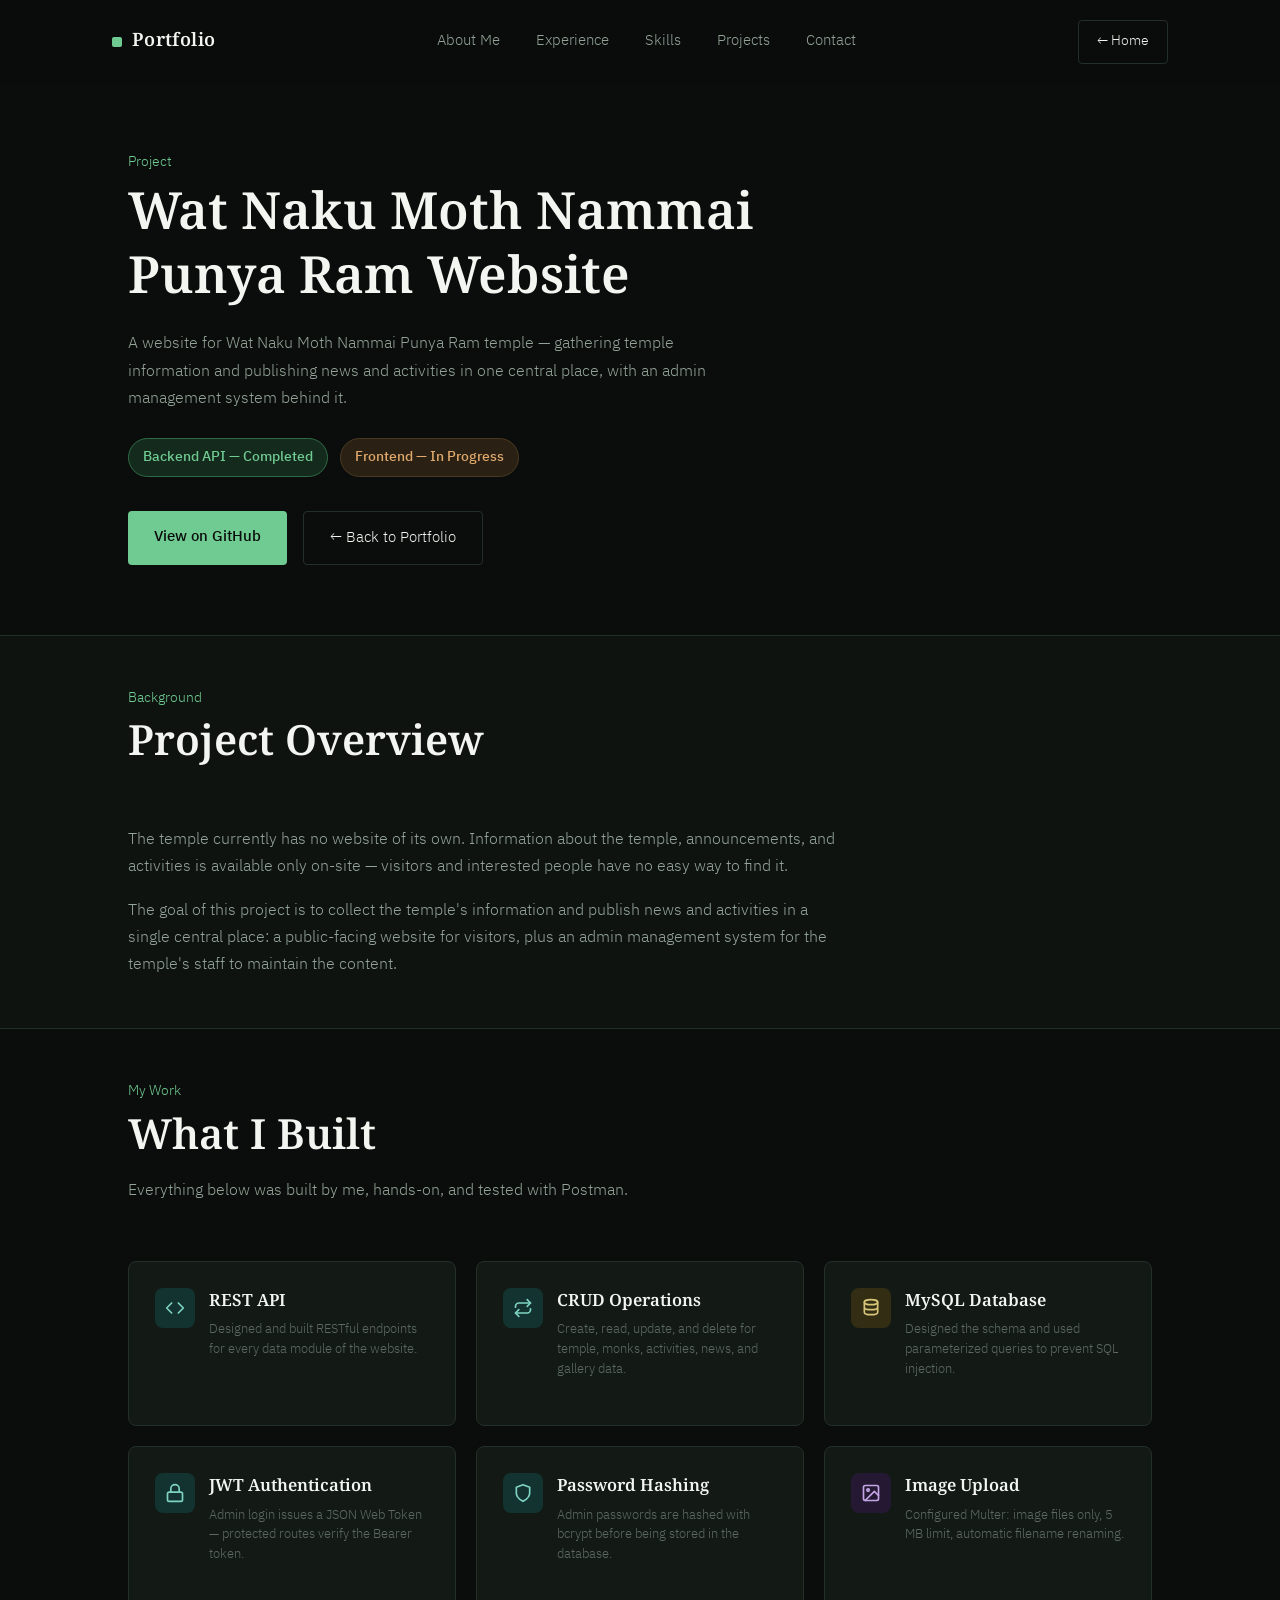
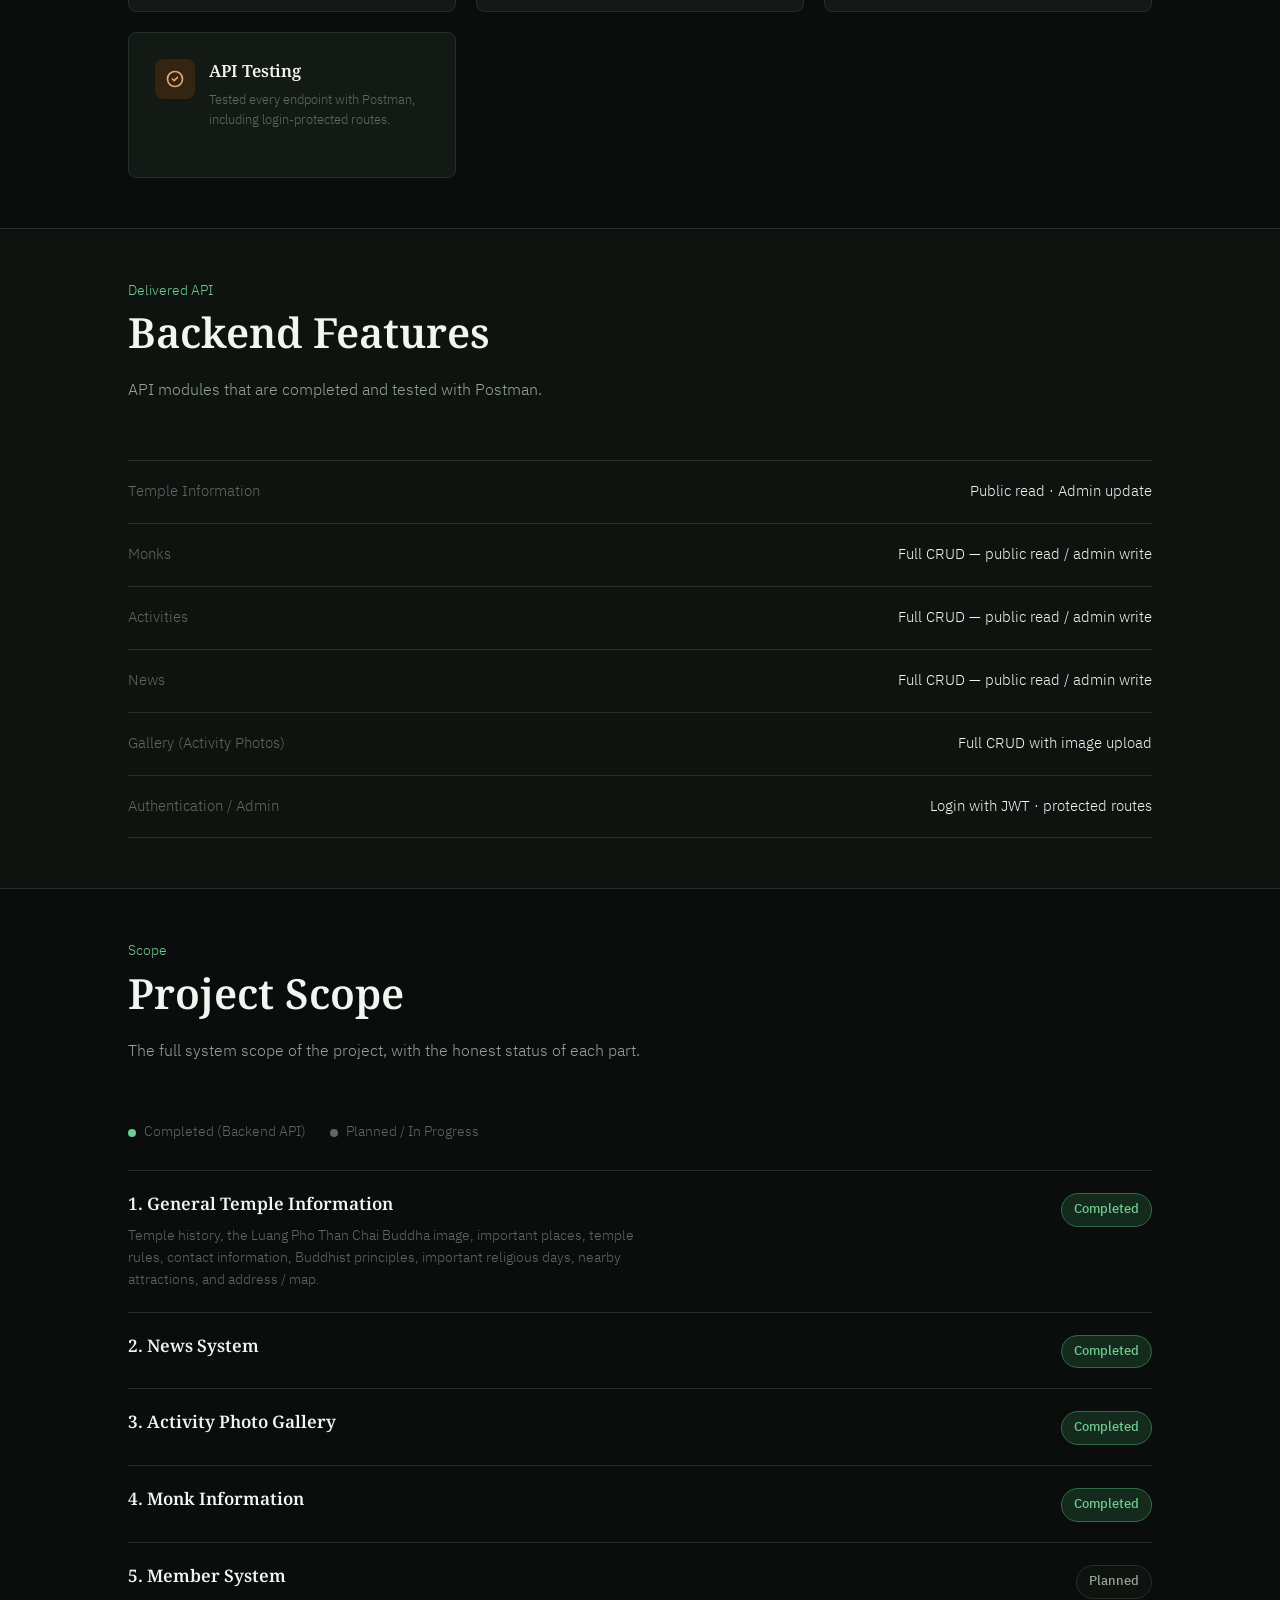
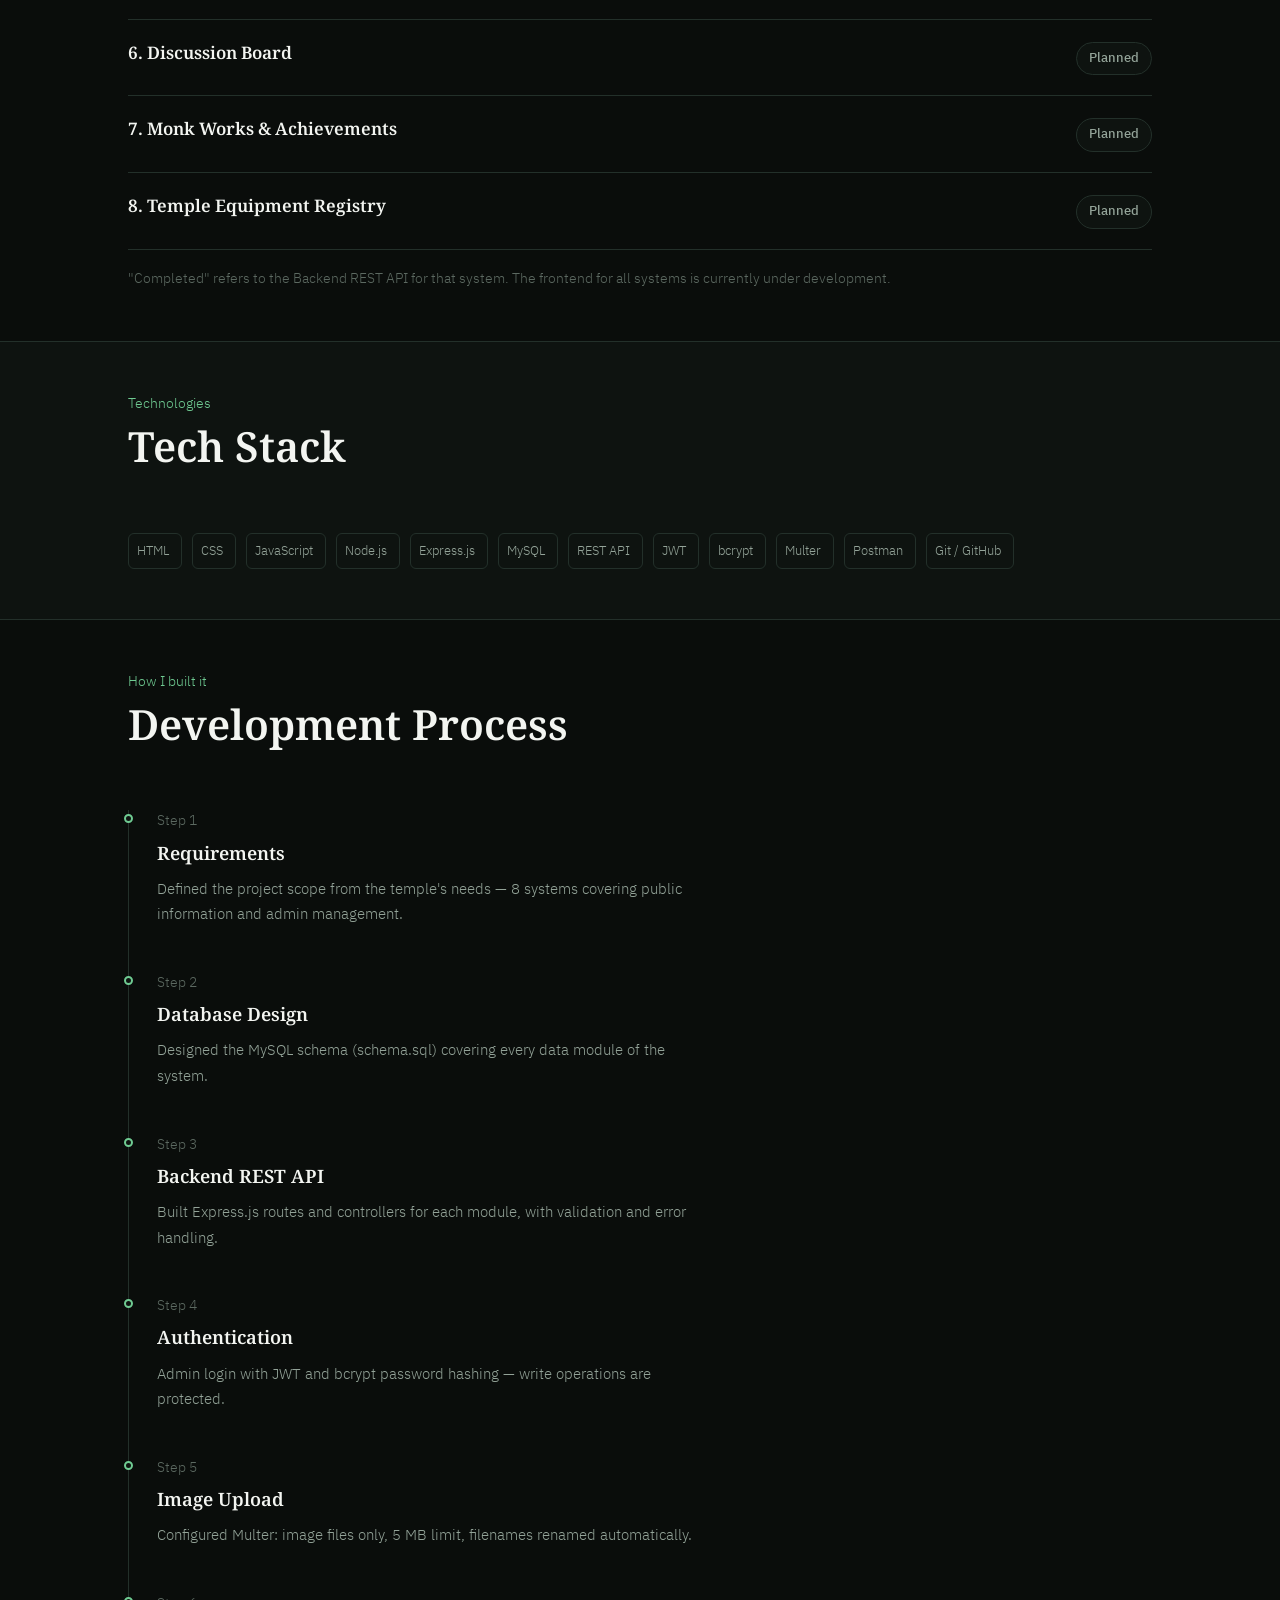
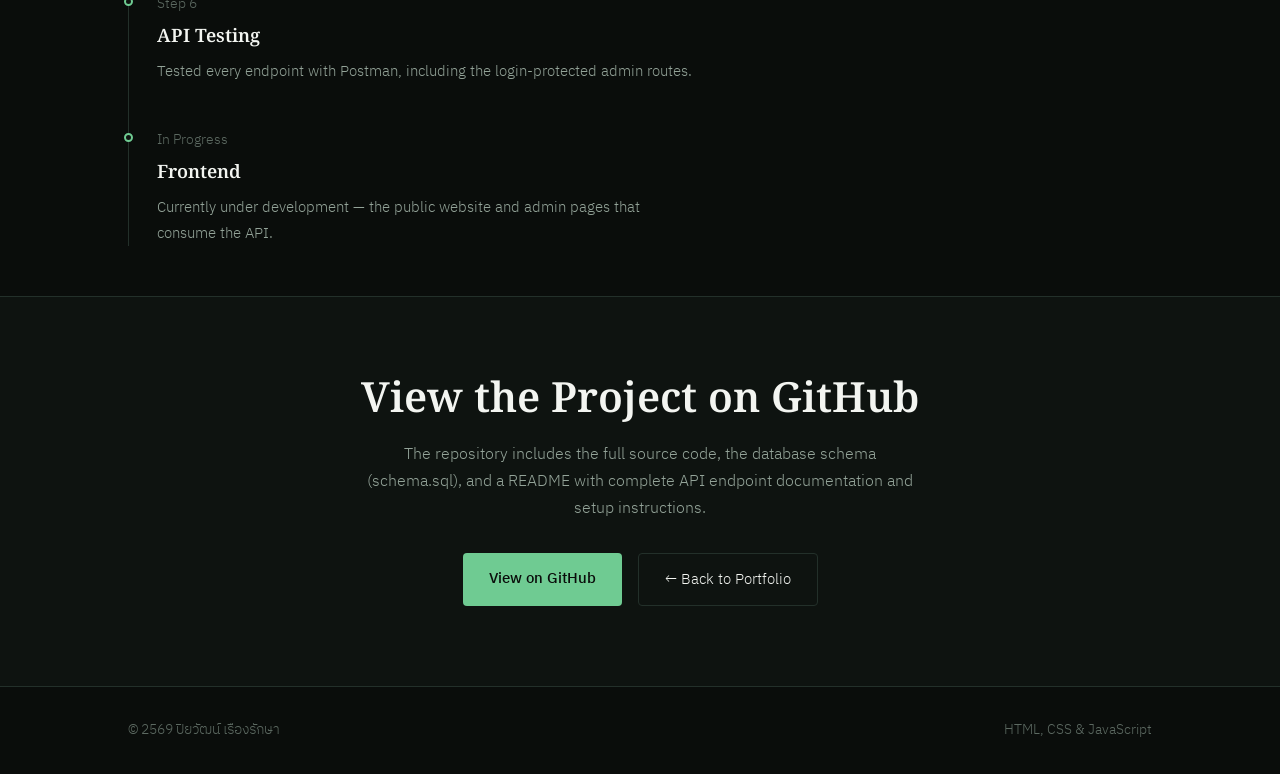
==== project-watnaku.html @ e56dad47 "Feat: add Watnaku project detail page linked from project card" ====
<!DOCTYPE html>
<html lang="en">
<head>
<meta charset="UTF-8">
<meta name="viewport" content="width=device-width, initial-scale=1.0">
<title>Wat Naku Temple Website — Project | Piyawat Reangraksa</title>
<meta name="description" content="Project detail: Backend REST API for the Wat Naku Moth Nammai Punya Ram temple website — Node.js, Express.js, MySQL, JWT, bcrypt, Multer. Frontend in progress.">
<link rel="preconnect" href="https://fonts.googleapis.com">
<link rel="preconnect" href="https://fonts.gstatic.com" crossorigin>
<link href="https://fonts.googleapis.com/css2?family=Noto+Serif+Thai:wght@400;500;600;700&family=IBM+Plex+Sans+Thai:wght@300;400;500;600;700&display=swap" rel="stylesheet">
<link rel="stylesheet" href="style.css">
<link rel="stylesheet" href="project-watnaku.css">
</head>
<body>

<header id="site-header">
  <nav class="nav">
    <a href="index.html" class="logo"><span class="logo-mark"></span>Portfolio</a>
    <div class="nav-links">
      <a href="index.html#about">About Me</a>
      <a href="index.html#work">Experience</a>
      <a href="index.html#skills">Skills</a>
      <a href="index.html#projects">Projects</a>
      <a href="index.html#contact">Contact</a>
    </div>
    <a href="index.html" class="nav-cta pd-home-btn">&larr; Home</a>
  </nav>
</header>

<main>

  <!-- HERO -->
  <section class="pd-hero">
    <div class="wrap">
      <div class="kicker">Project</div>
      <h1 class="pd-title">Wat Naku Moth Nammai Punya Ram Website</h1>
      <p class="pd-hero-desc">A website for Wat Naku Moth Nammai Punya Ram temple — gathering temple information and publishing news and activities in one central place, with an admin management system behind it.</p>
      <div class="pd-badges">
        <span class="pd-badge pd-badge-done">Backend API — Completed</span>
        <span class="pd-badge pd-badge-wip">Frontend — In Progress</span>
      </div>
      <div class="hero-actions pd-hero-actions">
        <a href="https://github.com/PywrksBook/website-watnaku-backend-v1" target="_blank" rel="noopener" class="btn btn-primary">View on GitHub</a>
        <a href="index.html" class="btn btn-ghost">&larr; Back to Portfolio</a>
      </div>
    </div>
  </section>

  <!-- OVERVIEW -->
  <section id="pd-overview">
    <div class="wrap">
      <div class="section-head">
        <div class="kicker">Background</div>
        <h2>Project Overview</h2>
      </div>
      <div class="pd-overview">
        <p>The temple currently has no website of its own. Information about the temple, announcements, and activities is available only on-site — visitors and interested people have no easy way to find it.</p>
        <p>The goal of this project is to collect the temple's information and publish news and activities in a single central place: a public-facing website for visitors, plus an admin management system for the temple's staff to maintain the content.</p>
      </div>
    </div>
  </section>

  <!-- WHAT I BUILT -->
  <section id="pd-built">
    <div class="wrap">
      <div class="section-head">
        <div class="kicker">My Work</div>
        <h2>What I Built</h2>
        <p class="section-sub">Everything below was built by me, hands-on, and tested with Postman.</p>
      </div>
      <div class="skill-groups">
        <div class="skill-card cat-backend">
          <div class="skill-card-head">
            <div class="skill-icon"><svg viewBox="0 0 24 24" fill="none" stroke="currentColor" stroke-width="2" stroke-linecap="round" stroke-linejoin="round"><polyline points="16 18 22 12 16 6"/><polyline points="8 6 2 12 8 18"/></svg></div>
            <div><h3>REST API</h3><p>Designed and built RESTful endpoints for every data module of the website.</p></div>
          </div>
        </div>
        <div class="skill-card cat-backend">
          <div class="skill-card-head">
            <div class="skill-icon"><svg viewBox="0 0 24 24" fill="none" stroke="currentColor" stroke-width="2" stroke-linecap="round" stroke-linejoin="round"><path d="M17 2l4 4-4 4"/><path d="M3 11v-1a4 4 0 014-4h14"/><path d="M7 22l-4-4 4-4"/><path d="M21 13v1a4 4 0 01-4 4H3"/></svg></div>
            <div><h3>CRUD Operations</h3><p>Create, read, update, and delete for temple, monks, activities, news, and gallery data.</p></div>
          </div>
        </div>
        <div class="skill-card cat-database">
          <div class="skill-card-head">
            <div class="skill-icon"><svg viewBox="0 0 24 24" fill="none" stroke="currentColor" stroke-width="2" stroke-linecap="round" stroke-linejoin="round"><ellipse cx="12" cy="5" rx="8" ry="3"/><path d="M4 5v6c0 1.7 3.6 3 8 3s8-1.3 8-3V5M4 11v6c0 1.7 3.6 3 8 3s8-1.3 8-3v-6"/></svg></div>
            <div><h3>MySQL Database</h3><p>Designed the schema and used parameterized queries to prevent SQL injection.</p></div>
          </div>
        </div>
        <div class="skill-card cat-backend">
          <div class="skill-card-head">
            <div class="skill-icon"><svg viewBox="0 0 24 24" fill="none" stroke="currentColor" stroke-width="2" stroke-linecap="round" stroke-linejoin="round"><rect x="3" y="11" width="18" height="11" rx="2"/><path d="M7 11V7a5 5 0 0110 0v4"/></svg></div>
            <div><h3>JWT Authentication</h3><p>Admin login issues a JSON Web Token — protected routes verify the Bearer token.</p></div>
          </div>
        </div>
        <div class="skill-card cat-backend">
          <div class="skill-card-head">
            <div class="skill-icon"><svg viewBox="0 0 24 24" fill="none" stroke="currentColor" stroke-width="2" stroke-linecap="round" stroke-linejoin="round"><path d="M12 22s8-4 8-10V5l-8-3-8 3v7c0 6 8 10 8 10z"/></svg></div>
            <div><h3>Password Hashing</h3><p>Admin passwords are hashed with bcrypt before being stored in the database.</p></div>
          </div>
        </div>
        <div class="skill-card cat-cloud">
          <div class="skill-card-head">
            <div class="skill-icon"><svg viewBox="0 0 24 24" fill="none" stroke="currentColor" stroke-width="2" stroke-linecap="round" stroke-linejoin="round"><rect x="3" y="3" width="18" height="18" rx="2"/><circle cx="8.5" cy="8.5" r="1.5"/><path d="M21 15l-5-5L5 21"/></svg></div>
            <div><h3>Image Upload</h3><p>Configured Multer: image files only, 5 MB limit, automatic filename renaming.</p></div>
          </div>
        </div>
        <div class="skill-card cat-tools">
          <div class="skill-card-head">
            <div class="skill-icon"><svg viewBox="0 0 24 24" fill="none" stroke="currentColor" stroke-width="2" stroke-linecap="round" stroke-linejoin="round"><circle cx="12" cy="12" r="9"/><path d="M9 12l2 2 4-4"/></svg></div>
            <div><h3>API Testing</h3><p>Tested every endpoint with Postman, including login-protected routes.</p></div>
          </div>
        </div>
      </div>
    </div>
  </section>

  <!-- BACKEND FEATURES -->
  <section id="pd-features">
    <div class="wrap">
      <div class="section-head">
        <div class="kicker">Delivered API</div>
        <h2>Backend Features</h2>
        <p class="section-sub">API modules that are completed and tested with Postman.</p>
      </div>
      <div class="fact-list">
        <div class="fact-row"><span>Temple Information</span><span>Public read &middot; Admin update</span></div>
        <div class="fact-row"><span>Monks</span><span>Full CRUD &mdash; public read / admin write</span></div>
        <div class="fact-row"><span>Activities</span><span>Full CRUD &mdash; public read / admin write</span></div>
        <div class="fact-row"><span>News</span><span>Full CRUD &mdash; public read / admin write</span></div>
        <div class="fact-row"><span>Gallery (Activity Photos)</span><span>Full CRUD with image upload</span></div>
        <div class="fact-row"><span>Authentication / Admin</span><span>Login with JWT &middot; protected routes</span></div>
      </div>
    </div>
  </section>

  <!-- PROJECT SCOPE -->
  <section id="pd-scope-section">
    <div class="wrap">
      <div class="section-head">
        <div class="kicker">Scope</div>
        <h2>Project Scope</h2>
        <p class="section-sub">The full system scope of the project, with the honest status of each part.</p>
      </div>
      <div class="pd-legend">
        <span class="lg-done">Completed (Backend API)</span>
        <span class="lg-planned">Planned / In Progress</span>
      </div>
      <div class="pd-scope">
        <div class="pd-scope-row">
          <div>
            <h3>1. General Temple Information</h3>
            <p>Temple history, the Luang Pho Than Chai Buddha image, important places, temple rules, contact information, Buddhist principles, important religious days, nearby attractions, and address / map.</p>
          </div>
          <span class="pd-scope-status pd-status-done">Completed</span>
        </div>
        <div class="pd-scope-row">
          <div><h3>2. News System</h3></div>
          <span class="pd-scope-status pd-status-done">Completed</span>
        </div>
        <div class="pd-scope-row">
          <div><h3>3. Activity Photo Gallery</h3></div>
          <span class="pd-scope-status pd-status-done">Completed</span>
        </div>
        <div class="pd-scope-row">
          <div><h3>4. Monk Information</h3></div>
          <span class="pd-scope-status pd-status-done">Completed</span>
        </div>
        <div class="pd-scope-row">
          <div><h3>5. Member System</h3></div>
          <span class="pd-scope-status pd-status-planned">Planned</span>
        </div>
        <div class="pd-scope-row">
          <div><h3>6. Discussion Board</h3></div>
          <span class="pd-scope-status pd-status-planned">Planned</span>
        </div>
        <div class="pd-scope-row">
          <div><h3>7. Monk Works &amp; Achievements</h3></div>
          <span class="pd-scope-status pd-status-planned">Planned</span>
        </div>
        <div class="pd-scope-row">
          <div><h3>8. Temple Equipment Registry</h3></div>
          <span class="pd-scope-status pd-status-planned">Planned</span>
        </div>
      </div>
      <p class="pd-note">"Completed" refers to the Backend REST API for that system. The frontend for all systems is currently under development.</p>
    </div>
  </section>

  <!-- TECH STACK -->
  <section id="pd-stack">
    <div class="wrap">
      <div class="section-head">
        <div class="kicker">Technologies</div>
        <h2>Tech Stack</h2>
      </div>
      <div class="tag-row">
        <span class="tag">HTML</span>
        <span class="tag">CSS</span>
        <span class="tag">JavaScript</span>
        <span class="tag">Node.js</span>
        <span class="tag">Express.js</span>
        <span class="tag">MySQL</span>
        <span class="tag">REST API</span>
        <span class="tag">JWT</span>
        <span class="tag">bcrypt</span>
        <span class="tag">Multer</span>
        <span class="tag">Postman</span>
        <span class="tag">Git / GitHub</span>
      </div>
    </div>
  </section>

  <!-- DEVELOPMENT PROCESS -->
  <section id="pd-process">
    <div class="wrap">
      <div class="section-head">
        <div class="kicker">How I built it</div>
        <h2>Development Process</h2>
      </div>
      <div class="timeline">
        <div class="timeline-item">
          <div class="timeline-dot"></div>
          <div class="when">Step 1</div>
          <h3>Requirements</h3>
          <p>Defined the project scope from the temple's needs — 8 systems covering public information and admin management.</p>
        </div>
        <div class="timeline-item">
          <div class="timeline-dot"></div>
          <div class="when">Step 2</div>
          <h3>Database Design</h3>
          <p>Designed the MySQL schema (schema.sql) covering every data module of the system.</p>
        </div>
        <div class="timeline-item">
          <div class="timeline-dot"></div>
          <div class="when">Step 3</div>
          <h3>Backend REST API</h3>
          <p>Built Express.js routes and controllers for each module, with validation and error handling.</p>
        </div>
        <div class="timeline-item">
          <div class="timeline-dot"></div>
          <div class="when">Step 4</div>
          <h3>Authentication</h3>
          <p>Admin login with JWT and bcrypt password hashing — write operations are protected.</p>
        </div>
        <div class="timeline-item">
          <div class="timeline-dot"></div>
          <div class="when">Step 5</div>
          <h3>Image Upload</h3>
          <p>Configured Multer: image files only, 5 MB limit, filenames renamed automatically.</p>
        </div>
        <div class="timeline-item">
          <div class="timeline-dot"></div>
          <div class="when">Step 6</div>
          <h3>API Testing</h3>
          <p>Tested every endpoint with Postman, including the login-protected admin routes.</p>
        </div>
        <div class="timeline-item">
          <div class="timeline-dot"></div>
          <div class="when">In Progress</div>
          <h3>Frontend</h3>
          <p>Currently under development — the public website and admin pages that consume the API.</p>
        </div>
      </div>
    </div>
  </section>

  <!-- GITHUB CTA -->
  <section class="pd-cta">
    <div class="wrap">
      <h2>View the Project on GitHub</h2>
      <p>The repository includes the full source code, the database schema (schema.sql), and a README with complete API endpoint documentation and setup instructions.</p>
      <div class="pd-hero-actions">
        <a href="https://github.com/PywrksBook/website-watnaku-backend-v1" target="_blank" rel="noopener" class="btn btn-primary">View on GitHub</a>
        <a href="index.html" class="btn btn-ghost">&larr; Back to Portfolio</a>
      </div>
    </div>
  </section>

</main>

<footer>
  <div class="wrap footer-inner">
    <span>© 2569 ปิยวัฒน์ เรืองรักษา</span>
    <span>HTML, CSS &amp; JavaScript</span>
  </div>
</footer>

</body>
</html>
---- style.css ----
:root{
    --bg: #0A0D0B;
    --bg-alt: #0E1310;
    --surface: #131A15;
    --surface-2: #182018;
    --border: #23302A;
    --text: #F3F5F1;
    --text-dim: #93A398;
    --text-faint: #5C6961;
    --accent: #2F6B46;
    --accent-bright: #6FCB92;
    --accent-deep: #142A1C;
    --serif: 'Noto Serif Thai', serif;
    --sans: 'IBM Plex Sans Thai', sans-serif;
  }

  *{margin:0;padding:0;box-sizing:border-box;}

  html{scroll-behavior:smooth;}

  @media (prefers-reduced-motion: reduce){
    html{scroll-behavior:auto;}
    *{animation-duration:0.01ms !important; animation-iteration-count:1 !important; transition-duration:0.01ms !important;}
  }

  body{
    background:var(--bg);
    color:var(--text);
    font-family:var(--sans);
    font-weight:300;
    line-height:1.7;
    overflow-x:hidden;
  }

  a{color:inherit; text-decoration:none;}

  ::selection{background:var(--accent); color:#fff;}

  .wrap{
    width:80%;
    margin:0 auto;
    padding:0;
  }

  /* progress bar */
  #progress{
    position:fixed; top:0; left:0; height:2px; width:0%;
    background:var(--accent-bright);
    z-index:9999;
    transition:width 0.1s linear;
  }

  /* header */
  header{
    position:fixed; top:0; left:0; right:0;
    z-index:1000;
    background:rgba(10,13,11,0.75);
    backdrop-filter:blur(10px);
    border-bottom:1px solid transparent;
    transition:border-color 0.3s ease, background 0.3s ease;
  }
  header.scrolled{ border-bottom-color:var(--border); }

  .nav{
    display:flex; align-items:center; justify-content:space-between;
    padding:20px 32px;
    max-width:1120px; margin:0 auto;
  }

  .logo{
    font-family:var(--serif);
    font-size:1.15rem;
    font-weight:600;
    letter-spacing:0.02em;
    display:flex; align-items:center; gap:10px;
  }
  .logo-mark{
    width:10px; height:10px;
    background:var(--accent-bright);
    display:inline-block;
    border-radius:2px;
    animation:blink 2.4s ease-in-out infinite;
  }
  @keyframes blink{ 0%,100%{opacity:1;} 50%{opacity:0.25;} }

  .nav-links{ display:flex; gap:36px; }
  .nav-links a{
    font-size:0.92rem;
    color:var(--text-dim);
    position:relative;
    padding:4px 0;
  }
  .nav-links a:hover, .nav-links a:focus-visible{ color:var(--text); }
  .nav-links a::after{
    content:'';
    position:absolute; left:0; bottom:0;
    width:0%; height:1px;
    background:var(--accent-bright);
    transition:width 0.3s ease;
  }
  .nav-links a:hover::after, .nav-links a:focus-visible::after{ width:100%; }

  .nav-cta{
    font-size:0.88rem;
    border:1px solid var(--border);
    padding:9px 18px;
    border-radius:4px;
    color:var(--text);
    transition:border-color 0.25s ease, background 0.25s ease;
  }
  .nav-cta:hover, .nav-cta:focus-visible{ border-color:var(--accent-bright); background:var(--accent-deep); }

  .lang-btn{
    background:transparent;
    border:1px solid var(--border);
    padding:9px 16px;
    border-radius:4px;
    color:var(--text);
    font-size:0.88rem;
    cursor:pointer;
    transition:border-color 0.25s ease, background 0.25s ease, color 0.25s ease;
  }
  .lang-btn:hover, .lang-btn:focus-visible{
    border-color:var(--accent-bright);
    background:var(--accent-deep);
    color:var(--accent-bright);
  }

  .menu-toggle{ display:none; }

  /* hero */
  .hero{
    min-height:100vh;
    display:flex; align-items:center;
    padding:50px 0 25px;
    position:relative;
  }

  .hero-grid{
    display:grid;
    grid-template-columns:minmax(0, 1fr) minmax(0, 500px);
    gap:90px;
    align-items:center;
    width:auto;
  }

  .hero > .wrap{
    width:80%;
    max-width:none;
    padding:0;
  }

  .hero-eyebrow{
    color:var(--accent-bright);
    font-size:0.95rem;
    margin-bottom:18px;
    opacity:0;
    animation:fadeUp 0.8s ease 0.1s forwards;
  }

  .hero h1{
    font-family:var(--serif);
    font-weight:600;
    font-size:clamp(2.4rem, 5vw, 4.2rem);
    letter-spacing:-0.01em;
    margin-bottom:18px;
    display:flex;
    flex-direction:column;
    gap:8px;
  }
  .hero-greeting{
    display:inline-block;
    color:var(--text-dim);
    font-family:var(--serif);
    font-size:clamp(24px, 3vw, 30px);
    font-weight:400;
    letter-spacing:0;
    line-height:1;
  }
  .name-line{
    display:inline-block;
    white-space:nowrap;
    line-height:1;
  }
  #typed-name{
    color:var(--text);
    white-space:nowrap;
    font-size:clamp(1.8rem, 3.2vw, 2.8rem);
  }
  .cursor{
    display:inline-block;
    width:2px; height:1.1em;
    background:var(--accent-bright);
    margin-left:3px;
    vertical-align:middle;
    animation:blink 1s steps(1) infinite;
  }

  .hero-desc{
    max-width:52ch;
    color:var(--text-dim);
    font-size:1rem;
    margin-bottom:36px;
    opacity:0;
    animation:fadeUp 0.8s ease 0.55s forwards;
  }

  .hero-actions{
    display:flex; gap:16px; flex-wrap:wrap;
    opacity:0;
    animation:fadeUp 0.8s ease 0.7s forwards;
  }

  .btn{
    padding:13px 26px;
    border-radius:4px;
    font-size:0.94rem;
    transition:transform 0.25s ease, background 0.25s ease, border-color 0.25s ease;
    display:inline-block;
  }
  .btn-primary{
    background:var(--accent-bright);
    color:#0A0D0B;
    font-weight:500;
  }
  .btn-primary:hover, .btn-primary:focus-visible{ transform:translateY(-2px); background:#82d9a2; }
  .btn-ghost{
    border:1px solid var(--border);
    color:var(--text);
  }
  .btn-ghost:hover, .btn-ghost:focus-visible{ border-color:var(--accent-bright); color:var(--accent-bright); }

  @keyframes fadeUp{
    from{ opacity:0; transform:translateY(16px); }
    to{ opacity:1; transform:translateY(0); }
  }

  .hero-visual{
    display:flex; justify-content:center; align-items:center;
    width:100%;
    opacity:0;
    animation:fadeUp 1s ease 0.5s forwards;
    position:relative;
  }

  .frame-glow{
    display:none;
  }
  @keyframes glowPulse{
    0%,100%{ opacity:0.7; transform:scale(1); }
    50%{ opacity:1; transform:scale(1.08); }
  }

  .frame{
    width:min(500px, 100%); height:auto;
    aspect-ratio:1;
    position:relative;
    top:-70px;
    z-index:1;
    transition:transform 0.5s cubic-bezier(.2,.8,.2,1);
  }
  .hero-visual:hover .frame{ transform:translateY(-6px) rotate(-1deg); }

  .frame-border{
    display:none;
  }

  .frame-fill{
    position:absolute; inset:0;
    background:transparent;
    border:0;
    border-radius:0;
    display:flex; align-items:center; justify-content:center;
    overflow:visible;
    transition:filter 0.4s ease;
  }
  .profile-image{
    width:100%; height:100%;
    object-fit:contain;
    object-position:90% 80%;
    display:block;
    filter:drop-shadow(0 0 3px var(--accent-bright)) drop-shadow(0 0 12px rgba(111,203,146,.8));
  }
  .hero-visual:hover .profile-image{
    filter:drop-shadow(0 0 4px var(--accent-bright)) drop-shadow(0 0 20px rgba(111,203,146,.95));
  }
  .frame-initials{
    font-family:var(--serif);
    font-size:5rem;
    font-weight:600;
    color:var(--accent);
    opacity:0.9;
    transition:color 0.4s ease, opacity 0.4s ease;
  }
  .hero-visual:hover .frame-initials{ color:var(--accent-bright); opacity:1; }

  .frame-corner{
    display:none;
  }

  /* section generic */
  section{ padding:50px 0; position:relative; }
  .section-head{ margin-bottom:56px; max-width:60ch; }
  .kicker{
    color:var(--accent-bright);
    font-size:0.9rem;
    margin-bottom:10px;
  }
  h2{
    font-family:var(--serif);
    font-weight:600;
    font-size:clamp(1.8rem, 3.5vw, 2.6rem);
    line-height:1.2;
  }
  .section-sub{ color:var(--text-dim); margin-top:14px; font-size:1rem; max-width:56ch; }

  .reveal{
    opacity:0;
    transform:translateY(28px);
    transition:opacity 0.7s ease, transform 0.7s ease;
  }
  .reveal.in{ opacity:1; transform:translateY(0); }

  /* about */
  #about{ padding:50px 0; background:var(--bg-alt); border-top:1px solid var(--border); border-bottom:1px solid var(--border); }
  #about .about-section-heading{
    margin-bottom:56px;
    text-align:center;
  }
  #about .about-section-heading h2{
    font-size:clamp(2.2rem, 4vw, 3.2rem);
  }
  .about-grid{
    display:grid;
    grid-template-columns:1.2fr 1fr;
    gap:64px;
  }
  .about-text p{ color:var(--text-dim); margin-bottom:18px; font-size:1rem; }
  .about-text p strong{ color:var(--text); font-weight:500; }

  .fact-list{ border-top:1px solid var(--border); }
  .fact-row{
    display:flex; justify-content:space-between; gap:20px;
    padding:18px 0;
    border-bottom:1px solid var(--border);
    font-size:0.95rem;
  }
  .fact-row span:first-child{ color:var(--text-faint); }
  .fact-row span:last-child{ color:var(--text); text-align:right; }

  /* skills */
  .skill-groups{
    display:grid;
    grid-template-columns:repeat(3, 1fr);
    gap:20px;
  }
  #skills{ background:var(--bg-alt); border-bottom:1px solid var(--border); }
  #skills .section-head{
    max-width:none;
    text-align:center;
  }
  .skill-card{
    background:var(--surface);
    border:1px solid var(--border);
    border-radius:8px;
    padding:26px;
    transition:border-color 0.3s ease, transform 0.3s ease;
  }
  .skill-card:hover{ border-color:var(--accent); transform:translateY(-3px); }

  .skill-card-head{
    display:flex; align-items:flex-start; gap:14px;
    margin-bottom:20px;
  }
  .skill-icon{
    width:40px; height:40px;
    border-radius:8px;
    display:flex; align-items:center; justify-content:center;
    flex-shrink:0;
    background:var(--cat-bg, var(--accent-deep));
    color:var(--cat-color, var(--accent-bright));
  }
  .skill-icon svg{ width:20px; height:20px; }

  .skill-card h3{
    font-family:var(--serif); font-size:1.05rem; font-weight:600; color:var(--text);
    margin-bottom:4px;
  }
  .skill-card-head p{ color:var(--text-faint); font-size:0.82rem; line-height:1.5; }

  .tag-row{ display:flex; flex-wrap:wrap; gap:8px; }
  .tag{
    display:inline-flex; align-items:center; gap:6px;
    border:1px solid var(--border);
    background:var(--bg-alt);
    padding:6px 12px 6px 8px;
    font-size:0.82rem;
    color:var(--text-dim);
    border-radius:6px;
    transition:border-color 0.25s ease, color 0.25s ease, background 0.25s ease, transform 0.25s ease;
  }
  .tag:hover{ border-color:var(--cat-color, var(--accent-bright)); color:var(--text); background:var(--surface-2); transform:translateY(-1px); }
  .tag-dot{
    width:16px; height:16px;
    border-radius:4px;
    display:flex; align-items:center; justify-content:center;
    background:var(--cat-bg, var(--accent-deep));
    color:var(--cat-color, var(--accent-bright));
    flex-shrink:0;
  }
  .tag-dot svg{ width:10px; height:10px; }

  .cat-frontend{ --cat-color:#6FCB92; --cat-bg:#173322; }
  .cat-backend{ --cat-color:#7FD4C1; --cat-bg:#123330; }
  .cat-mobile{ --cat-color:#8FB8E8; --cat-bg:#152B3A; }
  .cat-database{ --cat-color:#D8C579; --cat-bg:#332E13; }
  .cat-tools{ --cat-color:#E0A96D; --cat-bg:#332512; }
  .cat-cloud{ --cat-color:#C4A6E8; --cat-bg:#241832; }

  @media (max-width: 1020px){
    .skill-groups{ grid-template-columns:repeat(2, 1fr); }
  }
  @media (max-width: 640px){
    .skill-groups{ grid-template-columns:1fr; }
  }

  /* projects */
  #projects{ background:var(--bg); border-bottom:1px solid var(--border); }
  #projects .section-head{
    margin-bottom:30px;
    max-width:none;
    text-align:center;
  }
  .project-list{ display:flex; flex-direction:column; gap:2px; }
  .project-card{
    display:grid;
    grid-template-columns:0.9fr 1.5fr;
    gap:40px;
    padding:40px 28px;
    border-top:0;
    position:relative;
    transition:background 0.35s ease;
  }
  .project-list .project-card:last-child{ border-bottom:0; }
  .project-card:hover{ background:var(--surface); }

  .project-visual{
    aspect-ratio:4/3;
    border-radius:6px;
    background:linear-gradient(145deg, var(--accent-deep), var(--bg-alt));
    border:1px solid var(--border);
    display:flex; align-items:center; justify-content:center;
    overflow:hidden;
    position:relative;
    transition:transform 0.4s ease, border-color 0.4s ease;
  }
  .project-card:hover .project-visual{ transform:scale(1.03); border-color:var(--accent); }
  .project-visual svg{ width:60%; height:60%; opacity:0.85; transition:opacity 0.4s ease; }
  .project-card:hover .project-visual svg{ opacity:1; }

  .project-body{ display:flex; flex-direction:column; justify-content:center; }
  .project-tag{ color:var(--accent-bright); font-size:0.85rem; margin-bottom:8px; }
  .project-body h3{
    font-family:var(--serif); font-size:1.5rem; font-weight:600; margin-bottom:10px;
  }
  .project-body p{ color:var(--text-dim); font-size:0.96rem; margin-bottom:16px; max-width:58ch; }
  .project-stack{ display:flex; flex-wrap:wrap; gap:8px; margin-bottom:14px; }
  .stack-pill{ font-size:0.78rem; color:var(--text-faint); border:1px solid var(--border); padding:4px 10px; border-radius:20px; }
  .project-link{
    font-size:0.9rem; color:var(--text);
    display:inline-flex; align-items:center; gap:8px;
    width:fit-content;
    border-bottom:1px solid var(--border);
    padding-bottom:2px;
    transition:border-color 0.25s ease, color 0.25s ease;
  }
  .project-card:hover .project-link{ border-color:var(--accent-bright); color:var(--accent-bright); }

  /* experience */
  #experience{ background:var(--bg-alt); border-top:1px solid var(--border); border-bottom:1px solid var(--border); }
  .timeline{ position:relative; padding-left:28px; border-left:1px solid var(--border); }
  .timeline-item{ position:relative; padding-bottom:44px; }
  .timeline-item:last-child{ padding-bottom:0; }
  .timeline-dot{
    position:absolute; left:-33px; top:4px;
    width:9px; height:9px; border-radius:50%;
    background:var(--bg-alt); border:2px solid var(--accent-bright);
  }
  .timeline-item .when{ color:var(--text-faint); font-size:0.85rem; margin-bottom:6px; }
  .timeline-item h3{ font-family:var(--serif); font-size:1.15rem; font-weight:600; margin-bottom:6px; }
  .timeline-item .org{ color:var(--accent-bright); font-size:0.9rem; margin-bottom:10px; }
  .timeline-item p{ color:var(--text-dim); font-size:0.94rem; max-width:60ch; }

  /* work experience (new section, reuses .timeline styles above) */
  #work{ background:var(--bg); border-bottom:1px solid var(--border); }
  #work .section-head{
    margin-bottom:30px;
    max-width:none;
    text-align:center;
  }
  .timeline-list{ list-style:none; max-width:60ch; }
  .timeline-list li{
    color:var(--text-dim); font-size:0.94rem; line-height:1.6;
    padding-left:18px; position:relative; margin-bottom:8px;
  }
  .timeline-list li::before{
    content:'';
    position:absolute; left:0; top:0.6em;
    width:6px; height:6px; border-radius:50%;
    background:var(--accent-bright);
  }
  .timeline-list li:last-child{ margin-bottom:0; }

  /* contact */
  #contact{ background:var(--bg-alt); border-top:1px solid var(--border); border-bottom:1px solid var(--border); }
  #contact .section-head{
    margin-bottom:50px;
    max-width:none;
    text-align:center;
  }
  .contact-grid{
    display:grid; grid-template-columns:1.1fr 0.9fr; gap:60px; align-items:center;
  }
  .contact-grid h2{ font-size:clamp(2rem,4vw,3.2rem); margin-bottom:20px; }
  .contact-grid > div:first-child p{ color:var(--text-dim); max-width:48ch; margin-bottom:28px; }
  .contact-list{ display:flex; flex-direction:column; gap:0; border-top:1px solid var(--border); }
  .contact-row{
    display:flex; justify-content:space-between; align-items:center;
    padding:18px 0; border-bottom:1px solid var(--border);
    font-size:0.96rem;
    transition:padding-left 0.25s ease, color 0.25s ease;
  }
     .contact-row span:first-child{ color:var(--text-faint); font-size:0.85rem; }
  .contact-row span:last-child{ color:var(--text); }
  .contact-row:hover span:last-child{ color:#5B9FFF; }

  footer{
    border-top:1px solid var(--border);
    padding:32px 0;
    color:var(--text-faint);
    font-size:0.85rem;
  }
  .footer-inner{
    display:flex; justify-content:space-between; flex-wrap:wrap; gap:12px;
  }

  /* responsive */
  @media (max-width: 860px){
    .nav-links{ display:none; }
    .hero-grid, .about-grid, .contact-grid{ grid-template-columns:1fr; }
    .hero-visual{ order:-1; margin-bottom:20px; }
    .project-card{ grid-template-columns:1fr; }
    section{ padding:50px 0; }
    .wrap{ width:80%; padding:0; }
  }

  :focus-visible{ outline:2px solid var(--accent-bright); outline-offset:3px; }
---- project-watnaku.css ----
/*
 * Project Detail page (project-watnaku.html) — สไตล์เฉพาะหน้านี้เท่านั้น
 * หมายเหตุ: ส่วนใหญ่ reuse จาก style.css เดิม (.btn, .skill-card, .timeline,
 * .tag-row, .section-head, .fact-list ฯลฯ) — ไฟล์นี้มีแค่ของใหม่ที่จำเป็น
 */

/* ---- Hero ---- */
.pd-hero{ padding:150px 0 70px; }
.pd-title{
  font-family:var(--serif); font-weight:600;
  font-size:clamp(2rem, 4.5vw, 3.2rem);
  line-height:1.25; margin-bottom:18px; max-width:26ch;
}
.pd-hero-desc{ color:var(--text-dim); max-width:62ch; margin-bottom:26px; }
.pd-badges{ display:flex; gap:12px; flex-wrap:wrap; margin-bottom:34px; }
.pd-badge{
  font-size:0.85rem; font-weight:500;
  padding:7px 14px; border-radius:20px; border:1px solid;
}
.pd-badge-done{ color:var(--accent-bright); border-color:var(--accent); background:var(--accent-deep); }
.pd-badge-wip{ color:#E0A96D; border-color:#4A3A22; background:#2A2013; }
.pd-hero-actions{ display:flex; gap:16px; flex-wrap:wrap; }

/* ---- Overview ---- */
#pd-overview{ background:var(--bg-alt); border-top:1px solid var(--border); border-bottom:1px solid var(--border); }
.pd-overview{ max-width:72ch; }
.pd-overview p{ color:var(--text-dim); margin-bottom:16px; font-size:1rem; }
.pd-overview p:last-child{ margin-bottom:0; }

/* ---- What I Built / Backend Features ---- */
#pd-built{ background:var(--bg); }
#pd-features{ background:var(--bg-alt); border-top:1px solid var(--border); border-bottom:1px solid var(--border); }
.pd-methods{ display:flex; flex-wrap:wrap; gap:6px; margin-top:4px; }

/* ---- Scope ---- */
#pd-scope-section{ background:var(--bg); }
.pd-legend{
  display:flex; gap:24px; flex-wrap:wrap;
  color:var(--text-faint); font-size:0.85rem; margin-bottom:26px;
}
.pd-legend span{ display:inline-flex; align-items:center; gap:8px; }
.pd-legend span::before{ content:''; width:8px; height:8px; border-radius:50%; display:inline-block; }
.pd-legend .lg-done::before{ background:var(--accent-bright); }
.pd-legend .lg-planned::before{ background:var(--text-faint); }

.pd-scope{ border-top:1px solid var(--border); }
.pd-scope-row{
  display:flex; justify-content:space-between; align-items:flex-start; gap:24px;
  padding:20px 0; border-bottom:1px solid var(--border);
}
.pd-scope-row h3{ font-family:var(--serif); font-size:1.08rem; font-weight:600; }
.pd-scope-row p{ color:var(--text-faint); font-size:0.85rem; margin-top:6px; max-width:64ch; line-height:1.6; }
.pd-scope-status{
  flex-shrink:0; font-size:0.8rem; font-weight:500;
  padding:5px 12px; border-radius:20px; border:1px solid; white-space:nowrap; margin-top:2px;
}
.pd-status-done{ color:var(--accent-bright); border-color:var(--accent); background:var(--accent-deep); }
.pd-status-planned{ color:var(--text-dim); border-color:var(--border); background:var(--bg-alt); }
.pd-note{ color:var(--text-faint); font-size:0.86rem; margin-top:18px; }

/* ---- Tech Stack ---- */
#pd-stack{ background:var(--bg-alt); border-top:1px solid var(--border); border-bottom:1px solid var(--border); }
#pd-stack .tag-row{ gap:10px; }

/* ---- GitHub CTA ---- */
.pd-cta{
  text-align:center; padding:80px 0;
  background:var(--bg-alt); border-top:1px solid var(--border);
}
.pd-cta h2{ margin-bottom:14px; }
.pd-cta p{ color:var(--text-dim); max-width:56ch; margin:0 auto 30px; }
.pd-cta .pd-hero-actions{ justify-content:center; }

/* ---- Responsive ---- */
@media (max-width: 860px){
  .pd-hero{ padding:120px 0 50px; }
  .pd-scope-row{ flex-direction:column; gap:12px; align-items:flex-start; }
  .pd-cta{ padding:60px 0; }
}
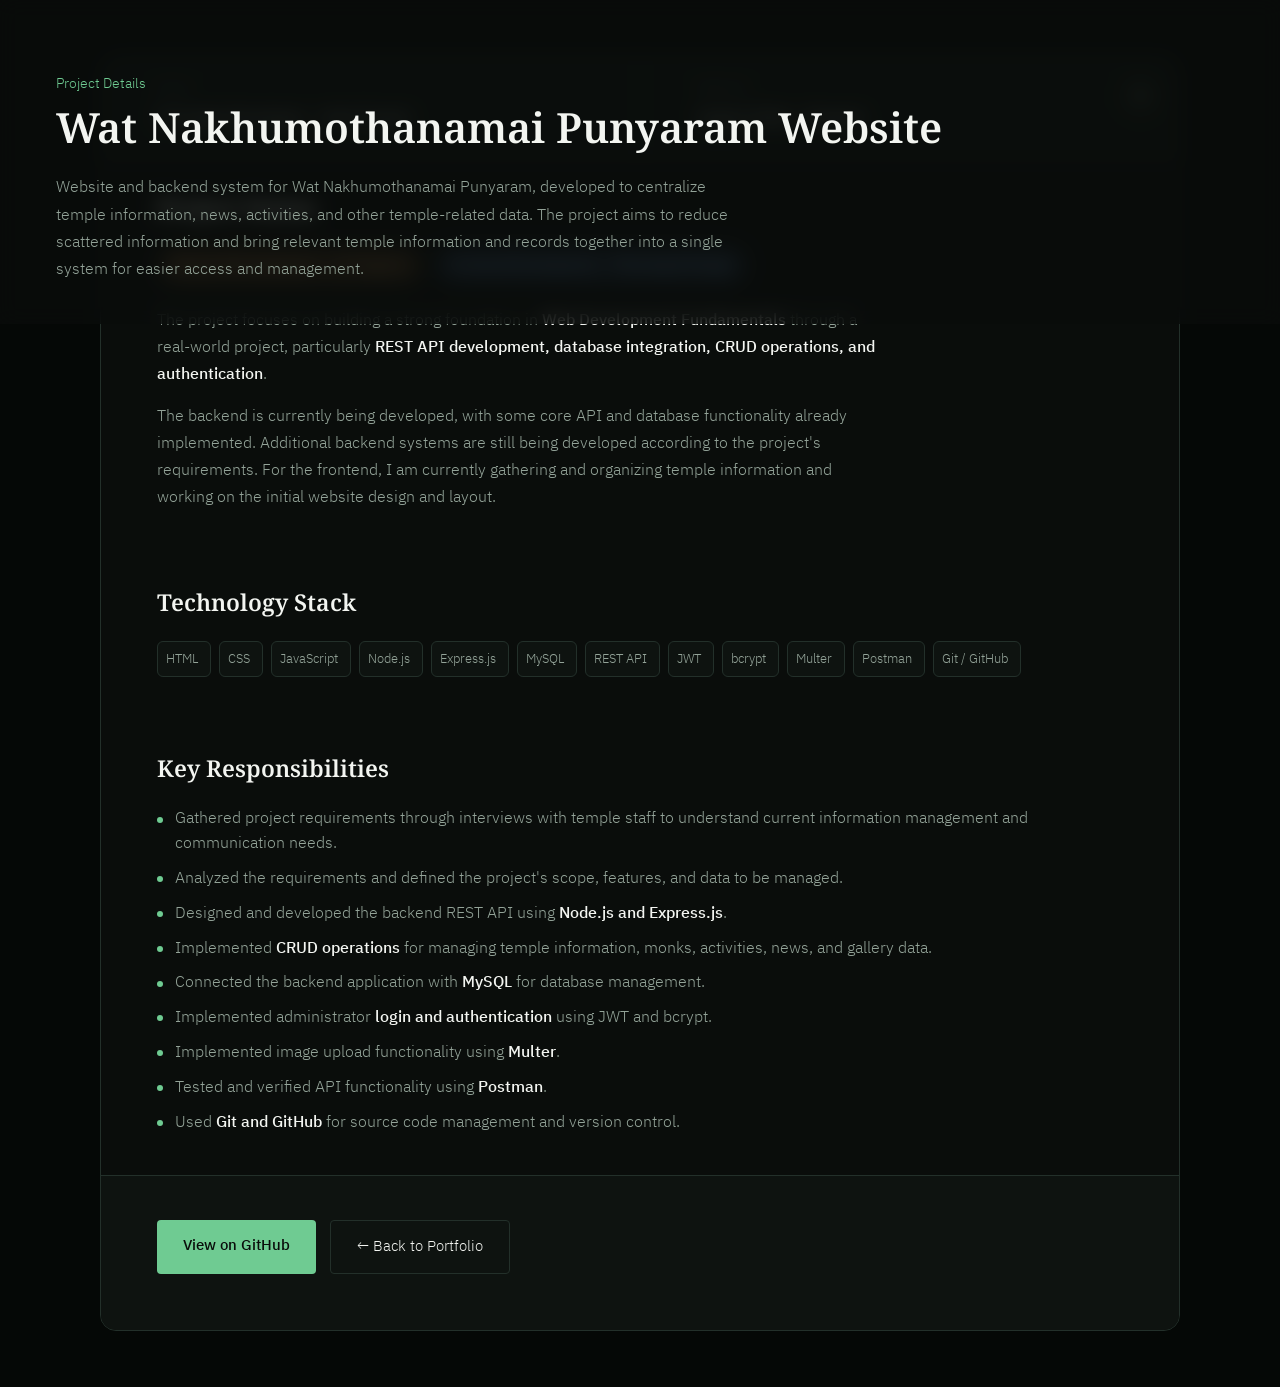
==== commit 0273a48d: "Feat: redesign project detail page as modal-style window with role, period and updated content" ====
--- a/project-watnaku.html
+++ b/project-watnaku.html
@@ -3,8 +3,8 @@
 <head>
 <meta charset="UTF-8">
 <meta name="viewport" content="width=device-width, initial-scale=1.0">
-<title>Wat Naku Temple Website — Project | Piyawat Reangraksa</title>
-<meta name="description" content="Project detail: Backend REST API for the Wat Naku Moth Nammai Punya Ram temple website — Node.js, Express.js, MySQL, JWT, bcrypt, Multer. Frontend in progress.">
+<title>Wat Nakhumothanamai Punyaram Website — Project | Piyawat Reangraksa</title>
+<meta name="description" content="Project detail: Website and backend system for Wat Nakhumothanamai Punyaram temple — Node.js, Express.js, MySQL, JWT, bcrypt, Multer. Backend in progress, frontend in planning.">
 <link rel="preconnect" href="https://fonts.googleapis.com">
 <link rel="preconnect" href="https://fonts.gstatic.com" crossorigin>
 <link href="https://fonts.googleapis.com/css2?family=Noto+Serif+Thai:wght@400;500;600;700&family=IBM+Plex+Sans+Thai:wght@300;400;500;600;700&display=swap" rel="stylesheet">
@@ -13,278 +13,83 @@
 </head>
 <body>
 
-<header id="site-header">
-  <nav class="nav">
-    <a href="index.html" class="logo"><span class="logo-mark"></span>Portfolio</a>
-    <div class="nav-links">
-      <a href="index.html#about">About Me</a>
-      <a href="index.html#work">Experience</a>
-      <a href="index.html#skills">Skills</a>
-      <a href="index.html#projects">Projects</a>
-      <a href="index.html#contact">Contact</a>
-    </div>
-    <a href="index.html" class="nav-cta pd-home-btn">&larr; Home</a>
-  </nav>
-</header>
-
-<main>
+<div class="pd-window">
+  <a href="index.html" class="pd-close" aria-label="Close project details">&times;</a>
 
   <!-- HERO -->
-  <section class="pd-hero">
-    <div class="wrap">
-      <div class="kicker">Project</div>
-      <h1 class="pd-title">Wat Naku Moth Nammai Punya Ram Website</h1>
-      <p class="pd-hero-desc">A website for Wat Naku Moth Nammai Punya Ram temple — gathering temple information and publishing news and activities in one central place, with an admin management system behind it.</p>
-      <div class="pd-badges">
-        <span class="pd-badge pd-badge-done">Backend API — Completed</span>
-        <span class="pd-badge pd-badge-wip">Frontend — In Progress</span>
-      </div>
-      <div class="hero-actions pd-hero-actions">
-        <a href="https://github.com/PywrksBook/website-watnaku-backend-v1" target="_blank" rel="noopener" class="btn btn-primary">View on GitHub</a>
-        <a href="index.html" class="btn btn-ghost">&larr; Back to Portfolio</a>
-      </div>
+  <header class="pd-hero">
+    <div class="kicker">Project Details</div>
+    <h1>Wat Nakhumothanamai Punyaram Website</h1>
+    <p class="pd-subtitle">Website and backend system for Wat Nakhumothanamai Punyaram, developed to centralize temple information, news, activities, and other temple-related data. The project aims to reduce scattered information and bring relevant temple information and records together into a single system for easier access and management.</p>
+  </header>
+
+  <!-- META: ROLE / PERIOD -->
+  <div class="pd-meta">
+    <div class="pd-meta-item">
+      <div class="pd-meta-label">Role</div>
+      <div class="pd-meta-value">Full-stack Developer — Solo Project</div>
+    </div>
+    <div class="pd-meta-item">
+      <div class="pd-meta-label">Period</div>
+      <div class="pd-meta-value">August 2026 – Present</div>
+    </div>
+  </div>
+
+  <!-- PROJECT STATUS -->
+  <section class="pd-section">
+    <h2>Project Status</h2>
+    <div class="pd-badges">
+      <span class="pd-badge pd-badge-wip">Backend Development — In Progress</span>
+      <span class="pd-badge pd-badge-plan">Frontend Development — Planning &amp; Design</span>
+    </div>
+    <p class="pd-text">The project focuses on building a strong foundation in <strong>Web Development Fundamentals</strong> through a real-world project, particularly <strong>REST API development, database integration, CRUD operations, and authentication</strong>.</p>
+    <p class="pd-text">The backend is currently being developed, with some core API and database functionality already implemented. Additional backend systems are still being developed according to the project's requirements. For the frontend, I am currently gathering and organizing temple information and working on the initial website design and layout.</p>
+  </section>
+
+  <!-- TECHNOLOGY STACK -->
+  <section class="pd-section">
+    <h2>Technology Stack</h2>
+    <div class="tag-row">
+      <span class="tag">HTML</span>
+      <span class="tag">CSS</span>
+      <span class="tag">JavaScript</span>
+      <span class="tag">Node.js</span>
+      <span class="tag">Express.js</span>
+      <span class="tag">MySQL</span>
+      <span class="tag">REST API</span>
+      <span class="tag">JWT</span>
+      <span class="tag">bcrypt</span>
+      <span class="tag">Multer</span>
+      <span class="tag">Postman</span>
+      <span class="tag">Git / GitHub</span>
     </div>
   </section>
 
-  <!-- OVERVIEW -->
-  <section id="pd-overview">
-    <div class="wrap">
-      <div class="section-head">
-        <div class="kicker">Background</div>
-        <h2>Project Overview</h2>
-      </div>
-      <div class="pd-overview">
-        <p>The temple currently has no website of its own. Information about the temple, announcements, and activities is available only on-site — visitors and interested people have no easy way to find it.</p>
-        <p>The goal of this project is to collect the temple's information and publish news and activities in a single central place: a public-facing website for visitors, plus an admin management system for the temple's staff to maintain the content.</p>
-      </div>
+  <!-- KEY RESPONSIBILITIES -->
+  <section class="pd-section">
+    <h2>Key Responsibilities</h2>
+    <ul class="timeline-list pd-resp">
+      <li>Gathered project requirements through interviews with temple staff to understand current information management and communication needs.</li>
+      <li>Analyzed the requirements and defined the project's scope, features, and data to be managed.</li>
+      <li>Designed and developed the backend REST API using <strong>Node.js and Express.js</strong>.</li>
+      <li>Implemented <strong>CRUD operations</strong> for managing temple information, monks, activities, news, and gallery data.</li>
+      <li>Connected the backend application with <strong>MySQL</strong> for database management.</li>
+      <li>Implemented administrator <strong>login and authentication</strong> using JWT and bcrypt.</li>
+      <li>Implemented image upload functionality using <strong>Multer</strong>.</li>
+      <li>Tested and verified API functionality using <strong>Postman</strong>.</li>
+      <li>Used <strong>Git and GitHub</strong> for source code management and version control.</li>
+    </ul>
+  </section>
+
+  <!-- CTA -->
+  <section class="pd-cta">
+    <div class="pd-cta-actions">
+      <a href="https://github.com/PywrksBook/website-watnaku-backend-v1" target="_blank" rel="noopener" class="btn btn-primary">View on GitHub</a>
+      <a href="index.html" class="btn btn-ghost">&larr; Back to Portfolio</a>
     </div>
   </section>
 
-  <!-- WHAT I BUILT -->
-  <section id="pd-built">
-    <div class="wrap">
-      <div class="section-head">
-        <div class="kicker">My Work</div>
-        <h2>What I Built</h2>
-        <p class="section-sub">Everything below was built by me, hands-on, and tested with Postman.</p>
-      </div>
-      <div class="skill-groups">
-        <div class="skill-card cat-backend">
-          <div class="skill-card-head">
-            <div class="skill-icon"><svg viewBox="0 0 24 24" fill="none" stroke="currentColor" stroke-width="2" stroke-linecap="round" stroke-linejoin="round"><polyline points="16 18 22 12 16 6"/><polyline points="8 6 2 12 8 18"/></svg></div>
-            <div><h3>REST API</h3><p>Designed and built RESTful endpoints for every data module of the website.</p></div>
-          </div>
-        </div>
-        <div class="skill-card cat-backend">
-          <div class="skill-card-head">
-            <div class="skill-icon"><svg viewBox="0 0 24 24" fill="none" stroke="currentColor" stroke-width="2" stroke-linecap="round" stroke-linejoin="round"><path d="M17 2l4 4-4 4"/><path d="M3 11v-1a4 4 0 014-4h14"/><path d="M7 22l-4-4 4-4"/><path d="M21 13v1a4 4 0 01-4 4H3"/></svg></div>
-            <div><h3>CRUD Operations</h3><p>Create, read, update, and delete for temple, monks, activities, news, and gallery data.</p></div>
-          </div>
-        </div>
-        <div class="skill-card cat-database">
-          <div class="skill-card-head">
-            <div class="skill-icon"><svg viewBox="0 0 24 24" fill="none" stroke="currentColor" stroke-width="2" stroke-linecap="round" stroke-linejoin="round"><ellipse cx="12" cy="5" rx="8" ry="3"/><path d="M4 5v6c0 1.7 3.6 3 8 3s8-1.3 8-3V5M4 11v6c0 1.7 3.6 3 8 3s8-1.3 8-3v-6"/></svg></div>
-            <div><h3>MySQL Database</h3><p>Designed the schema and used parameterized queries to prevent SQL injection.</p></div>
-          </div>
-        </div>
-        <div class="skill-card cat-backend">
-          <div class="skill-card-head">
-            <div class="skill-icon"><svg viewBox="0 0 24 24" fill="none" stroke="currentColor" stroke-width="2" stroke-linecap="round" stroke-linejoin="round"><rect x="3" y="11" width="18" height="11" rx="2"/><path d="M7 11V7a5 5 0 0110 0v4"/></svg></div>
-            <div><h3>JWT Authentication</h3><p>Admin login issues a JSON Web Token — protected routes verify the Bearer token.</p></div>
-          </div>
-        </div>
-        <div class="skill-card cat-backend">
-          <div class="skill-card-head">
-            <div class="skill-icon"><svg viewBox="0 0 24 24" fill="none" stroke="currentColor" stroke-width="2" stroke-linecap="round" stroke-linejoin="round"><path d="M12 22s8-4 8-10V5l-8-3-8 3v7c0 6 8 10 8 10z"/></svg></div>
-            <div><h3>Password Hashing</h3><p>Admin passwords are hashed with bcrypt before being stored in the database.</p></div>
-          </div>
-        </div>
-        <div class="skill-card cat-cloud">
-          <div class="skill-card-head">
-            <div class="skill-icon"><svg viewBox="0 0 24 24" fill="none" stroke="currentColor" stroke-width="2" stroke-linecap="round" stroke-linejoin="round"><rect x="3" y="3" width="18" height="18" rx="2"/><circle cx="8.5" cy="8.5" r="1.5"/><path d="M21 15l-5-5L5 21"/></svg></div>
-            <div><h3>Image Upload</h3><p>Configured Multer: image files only, 5 MB limit, automatic filename renaming.</p></div>
-          </div>
-        </div>
-        <div class="skill-card cat-tools">
-          <div class="skill-card-head">
-            <div class="skill-icon"><svg viewBox="0 0 24 24" fill="none" stroke="currentColor" stroke-width="2" stroke-linecap="round" stroke-linejoin="round"><circle cx="12" cy="12" r="9"/><path d="M9 12l2 2 4-4"/></svg></div>
-            <div><h3>API Testing</h3><p>Tested every endpoint with Postman, including login-protected routes.</p></div>
-          </div>
-        </div>
-      </div>
-    </div>
-  </section>
-
-  <!-- BACKEND FEATURES -->
-  <section id="pd-features">
-    <div class="wrap">
-      <div class="section-head">
-        <div class="kicker">Delivered API</div>
-        <h2>Backend Features</h2>
-        <p class="section-sub">API modules that are completed and tested with Postman.</p>
-      </div>
-      <div class="fact-list">
-        <div class="fact-row"><span>Temple Information</span><span>Public read &middot; Admin update</span></div>
-        <div class="fact-row"><span>Monks</span><span>Full CRUD &mdash; public read / admin write</span></div>
-        <div class="fact-row"><span>Activities</span><span>Full CRUD &mdash; public read / admin write</span></div>
-        <div class="fact-row"><span>News</span><span>Full CRUD &mdash; public read / admin write</span></div>
-        <div class="fact-row"><span>Gallery (Activity Photos)</span><span>Full CRUD with image upload</span></div>
-        <div class="fact-row"><span>Authentication / Admin</span><span>Login with JWT &middot; protected routes</span></div>
-      </div>
-    </div>
-  </section>
-
-  <!-- PROJECT SCOPE -->
-  <section id="pd-scope-section">
-    <div class="wrap">
-      <div class="section-head">
-        <div class="kicker">Scope</div>
-        <h2>Project Scope</h2>
-        <p class="section-sub">The full system scope of the project, with the honest status of each part.</p>
-      </div>
-      <div class="pd-legend">
-        <span class="lg-done">Completed (Backend API)</span>
-        <span class="lg-planned">Planned / In Progress</span>
-      </div>
-      <div class="pd-scope">
-        <div class="pd-scope-row">
-          <div>
-            <h3>1. General Temple Information</h3>
-            <p>Temple history, the Luang Pho Than Chai Buddha image, important places, temple rules, contact information, Buddhist principles, important religious days, nearby attractions, and address / map.</p>
-          </div>
-          <span class="pd-scope-status pd-status-done">Completed</span>
-        </div>
-        <div class="pd-scope-row">
-          <div><h3>2. News System</h3></div>
-          <span class="pd-scope-status pd-status-done">Completed</span>
-        </div>
-        <div class="pd-scope-row">
-          <div><h3>3. Activity Photo Gallery</h3></div>
-          <span class="pd-scope-status pd-status-done">Completed</span>
-        </div>
-        <div class="pd-scope-row">
-          <div><h3>4. Monk Information</h3></div>
-          <span class="pd-scope-status pd-status-done">Completed</span>
-        </div>
-        <div class="pd-scope-row">
-          <div><h3>5. Member System</h3></div>
-          <span class="pd-scope-status pd-status-planned">Planned</span>
-        </div>
-        <div class="pd-scope-row">
-          <div><h3>6. Discussion Board</h3></div>
-          <span class="pd-scope-status pd-status-planned">Planned</span>
-        </div>
-        <div class="pd-scope-row">
-          <div><h3>7. Monk Works &amp; Achievements</h3></div>
-          <span class="pd-scope-status pd-status-planned">Planned</span>
-        </div>
-        <div class="pd-scope-row">
-          <div><h3>8. Temple Equipment Registry</h3></div>
-          <span class="pd-scope-status pd-status-planned">Planned</span>
-        </div>
-      </div>
-      <p class="pd-note">"Completed" refers to the Backend REST API for that system. The frontend for all systems is currently under development.</p>
-    </div>
-  </section>
-
-  <!-- TECH STACK -->
-  <section id="pd-stack">
-    <div class="wrap">
-      <div class="section-head">
-        <div class="kicker">Technologies</div>
-        <h2>Tech Stack</h2>
-      </div>
-      <div class="tag-row">
-        <span class="tag">HTML</span>
-        <span class="tag">CSS</span>
-        <span class="tag">JavaScript</span>
-        <span class="tag">Node.js</span>
-        <span class="tag">Express.js</span>
-        <span class="tag">MySQL</span>
-        <span class="tag">REST API</span>
-        <span class="tag">JWT</span>
-        <span class="tag">bcrypt</span>
-        <span class="tag">Multer</span>
-        <span class="tag">Postman</span>
-        <span class="tag">Git / GitHub</span>
-      </div>
-    </div>
-  </section>
-
-  <!-- DEVELOPMENT PROCESS -->
-  <section id="pd-process">
-    <div class="wrap">
-      <div class="section-head">
-        <div class="kicker">How I built it</div>
-        <h2>Development Process</h2>
-      </div>
-      <div class="timeline">
-        <div class="timeline-item">
-          <div class="timeline-dot"></div>
-          <div class="when">Step 1</div>
-          <h3>Requirements</h3>
-          <p>Defined the project scope from the temple's needs — 8 systems covering public information and admin management.</p>
-        </div>
-        <div class="timeline-item">
-          <div class="timeline-dot"></div>
-          <div class="when">Step 2</div>
-          <h3>Database Design</h3>
-          <p>Designed the MySQL schema (schema.sql) covering every data module of the system.</p>
-        </div>
-        <div class="timeline-item">
-          <div class="timeline-dot"></div>
-          <div class="when">Step 3</div>
-          <h3>Backend REST API</h3>
-          <p>Built Express.js routes and controllers for each module, with validation and error handling.</p>
-        </div>
-        <div class="timeline-item">
-          <div class="timeline-dot"></div>
-          <div class="when">Step 4</div>
-          <h3>Authentication</h3>
-          <p>Admin login with JWT and bcrypt password hashing — write operations are protected.</p>
-        </div>
-        <div class="timeline-item">
-          <div class="timeline-dot"></div>
-          <div class="when">Step 5</div>
-          <h3>Image Upload</h3>
-          <p>Configured Multer: image files only, 5 MB limit, filenames renamed automatically.</p>
-        </div>
-        <div class="timeline-item">
-          <div class="timeline-dot"></div>
-          <div class="when">Step 6</div>
-          <h3>API Testing</h3>
-          <p>Tested every endpoint with Postman, including the login-protected admin routes.</p>
-        </div>
-        <div class="timeline-item">
-          <div class="timeline-dot"></div>
-          <div class="when">In Progress</div>
-          <h3>Frontend</h3>
-          <p>Currently under development — the public website and admin pages that consume the API.</p>
-        </div>
-      </div>
-    </div>
-  </section>
-
-  <!-- GITHUB CTA -->
-  <section class="pd-cta">
-    <div class="wrap">
-      <h2>View the Project on GitHub</h2>
-      <p>The repository includes the full source code, the database schema (schema.sql), and a README with complete API endpoint documentation and setup instructions.</p>
-      <div class="pd-hero-actions">
-        <a href="https://github.com/PywrksBook/website-watnaku-backend-v1" target="_blank" rel="noopener" class="btn btn-primary">View on GitHub</a>
-        <a href="index.html" class="btn btn-ghost">&larr; Back to Portfolio</a>
-      </div>
-    </div>
-  </section>
-
-</main>
-
-<footer>
-  <div class="wrap footer-inner">
-    <span>© 2569 ปิยวัฒน์ เรืองรักษา</span>
-    <span>HTML, CSS &amp; JavaScript</span>
-  </div>
-</footer>
+</div>
 
 </body>
 </html>
--- a/style.css
+++ b/style.css
@@ -519,10 +519,13 @@
     text-align:center;
   }
   .contact-grid{
-    display:grid; grid-template-columns:1.1fr 0.9fr; gap:60px; align-items:center;
+    display:grid; grid-template-columns:1.1fr 0.9fr; gap:60px; align-items:start;
   }
   .contact-grid h2{ font-size:clamp(2rem,4vw,3.2rem); margin-bottom:20px; }
   .contact-grid > div:first-child p{ color:var(--text-dim); max-width:48ch; margin-bottom:28px; }
+  .contact-actions{
+    display:flex; flex-direction:column; align-items:flex-start; gap:12px;
+  }
   .contact-list{ display:flex; flex-direction:column; gap:0; border-top:1px solid var(--border); }
   .contact-row{
     display:flex; justify-content:space-between; align-items:center;
--- a/project-watnaku.css
+++ b/project-watnaku.css
@@ -1,79 +1,102 @@
 /*
- * Project Detail page (project-watnaku.html) — สไตล์เฉพาะหน้านี้เท่านั้น
- * หมายเหตุ: ส่วนใหญ่ reuse จาก style.css เดิม (.btn, .skill-card, .timeline,
- * .tag-row, .section-head, .fact-list ฯลฯ) — ไฟล์นี้มีแค่ของใหม่ที่จำเป็น
+ * Project Detail page (project-watnaku.html) — Modal-style window
+ * หน้าต่างลอยกลางฉากมืด มีปุ่ม X ปิด — reuse variables/components จาก style.css
  */
 
+/* ฉากหลังมืดทั้งจอ */
+body{
+  background:#050806;
+  padding:56px 20px;
+  min-height:100vh;
+}
+
+/* ---- หน้าต่าง Modal ---- */
+.pd-window{
+  max-width:1080px;
+  margin:0 auto;
+  background:var(--bg);
+  border:1px solid var(--border);
+  border-radius:16px;
+  overflow:hidden;
+  position:relative;
+}
+
+/* ปุ่ม X ปิด (กลับไปหน้าหลัก) */
+.pd-close{
+  position:absolute; top:18px; right:18px; z-index:10;
+  width:42px; height:42px; border-radius:50%;
+  background:var(--surface);
+  border:1px solid var(--border);
+  color:var(--text);
+  font-size:1.3rem; line-height:1;
+  display:flex; align-items:center; justify-content:center;
+  transition:border-color .25s ease, color .25s ease, transform .25s ease;
+}
+.pd-close:hover, .pd-close:focus-visible{
+  border-color:var(--accent-bright); color:var(--accent-bright); transform:rotate(90deg);
+}
+
 /* ---- Hero ---- */
-.pd-hero{ padding:150px 0 70px; }
-.pd-title{
+.pd-hero{ padding:72px 56px 40px; }
+.pd-hero h1{
   font-family:var(--serif); font-weight:600;
-  font-size:clamp(2rem, 4.5vw, 3.2rem);
-  line-height:1.25; margin-bottom:18px; max-width:26ch;
+  font-size:clamp(1.9rem, 3.5vw, 2.6rem);
+  line-height:1.25; margin-bottom:16px;
 }
-.pd-hero-desc{ color:var(--text-dim); max-width:62ch; margin-bottom:26px; }
-.pd-badges{ display:flex; gap:12px; flex-wrap:wrap; margin-bottom:34px; }
+.pd-subtitle{ color:var(--text-dim); max-width:70ch; }
+
+/* ---- Meta: Role / Period ---- */
+.pd-meta{
+  display:grid; grid-template-columns:1fr 1fr;
+  gap:1px; background:var(--border);
+  border-top:1px solid var(--border); border-bottom:1px solid var(--border);
+}
+.pd-meta-item{ background:var(--bg-alt); padding:22px 56px; }
+.pd-meta-label{
+  color:var(--text-faint); font-size:0.75rem;
+  letter-spacing:0.12em; text-transform:uppercase; margin-bottom:6px;
+}
+.pd-meta-value{ color:var(--text); font-size:0.98rem; }
+
+/* ---- Sections ภายในหน้าต่าง ---- */
+.pd-section{ padding:40px 56px; }
+.pd-window h2{
+  font-family:var(--serif); font-weight:600;
+  font-size:1.45rem; margin-bottom:22px;
+}
+.pd-text{ color:var(--text-dim); max-width:72ch; margin-bottom:14px; }
+.pd-text:last-child{ margin-bottom:0; }
+.pd-text strong{ color:var(--text); font-weight:500; }
+
+/* ป้ายสถานะ */
+.pd-badges{ display:flex; gap:12px; flex-wrap:wrap; margin-bottom:22px; }
 .pd-badge{
   font-size:0.85rem; font-weight:500;
   padding:7px 14px; border-radius:20px; border:1px solid;
 }
-.pd-badge-done{ color:var(--accent-bright); border-color:var(--accent); background:var(--accent-deep); }
 .pd-badge-wip{ color:#E0A96D; border-color:#4A3A22; background:#2A2013; }
-.pd-hero-actions{ display:flex; gap:16px; flex-wrap:wrap; }
+.pd-badge-plan{ color:#8FB8E8; border-color:#24354A; background:#15202B; }
 
-/* ---- Overview ---- */
-#pd-overview{ background:var(--bg-alt); border-top:1px solid var(--border); border-bottom:1px solid var(--border); }
-.pd-overview{ max-width:72ch; }
-.pd-overview p{ color:var(--text-dim); margin-bottom:16px; font-size:1rem; }
-.pd-overview p:last-child{ margin-bottom:0; }
+/* Key Responsibilities (reuse .timeline-list จาก style.css) */
+.pd-resp{ max-width:none; }
+.pd-resp li{ margin-bottom:10px; font-size:0.97rem; }
+.pd-resp li strong{ color:var(--text); font-weight:500; }
 
-/* ---- What I Built / Backend Features ---- */
-#pd-built{ background:var(--bg); }
-#pd-features{ background:var(--bg-alt); border-top:1px solid var(--border); border-bottom:1px solid var(--border); }
-.pd-methods{ display:flex; flex-wrap:wrap; gap:6px; margin-top:4px; }
-
-/* ---- Scope ---- */
-#pd-scope-section{ background:var(--bg); }
-.pd-legend{
-  display:flex; gap:24px; flex-wrap:wrap;
-  color:var(--text-faint); font-size:0.85rem; margin-bottom:26px;
+/* ---- CTA ท้ายหน้าต่าง ---- */
+.pd-cta{
+  padding:44px 56px 56px;
+  border-top:1px solid var(--border);
+  background:var(--bg-alt);
 }
-.pd-legend span{ display:inline-flex; align-items:center; gap:8px; }
-.pd-legend span::before{ content:''; width:8px; height:8px; border-radius:50%; display:inline-block; }
-.pd-legend .lg-done::before{ background:var(--accent-bright); }
-.pd-legend .lg-planned::before{ background:var(--text-faint); }
-
-.pd-scope{ border-top:1px solid var(--border); }
-.pd-scope-row{
-  display:flex; justify-content:space-between; align-items:flex-start; gap:24px;
-  padding:20px 0; border-bottom:1px solid var(--border);
-}
-.pd-scope-row h3{ font-family:var(--serif); font-size:1.08rem; font-weight:600; }
-.pd-scope-row p{ color:var(--text-faint); font-size:0.85rem; margin-top:6px; max-width:64ch; line-height:1.6; }
-.pd-scope-status{
-  flex-shrink:0; font-size:0.8rem; font-weight:500;
-  padding:5px 12px; border-radius:20px; border:1px solid; white-space:nowrap; margin-top:2px;
-}
-.pd-status-done{ color:var(--accent-bright); border-color:var(--accent); background:var(--accent-deep); }
-.pd-status-planned{ color:var(--text-dim); border-color:var(--border); background:var(--bg-alt); }
-.pd-note{ color:var(--text-faint); font-size:0.86rem; margin-top:18px; }
-
-/* ---- Tech Stack ---- */
-#pd-stack{ background:var(--bg-alt); border-top:1px solid var(--border); border-bottom:1px solid var(--border); }
-#pd-stack .tag-row{ gap:10px; }
-
-/* ---- GitHub CTA ---- */
-.pd-cta{
-  text-align:center; padding:80px 0;
-  background:var(--bg-alt); border-top:1px solid var(--border);
-}
-.pd-cta h2{ margin-bottom:14px; }
-.pd-cta p{ color:var(--text-dim); max-width:56ch; margin:0 auto 30px; }
-.pd-cta .pd-hero-actions{ justify-content:center; }
+.pd-cta-actions{ display:flex; gap:14px; flex-wrap:wrap; }
 
 /* ---- Responsive ---- */
-@media (max-width: 860px){
-  .pd-hero{ padding:120px 0 50px; }
-  .pd-scope-row{ flex-direction:column; gap:12px; align-items:flex-start; }
-  .pd-cta{ padding:60px 0; }
+@media (max-width: 720px){
+  body{ padding:20px 10px; }
+  .pd-hero{ padding:64px 24px 30px; }
+  .pd-meta{ grid-template-columns:1fr; }
+  .pd-meta-item{ padding:16px 24px; }
+  .pd-section{ padding:30px 24px; }
+  .pd-cta{ padding:30px 24px 40px; }
+  .pd-close{ top:12px; right:12px; }
 }
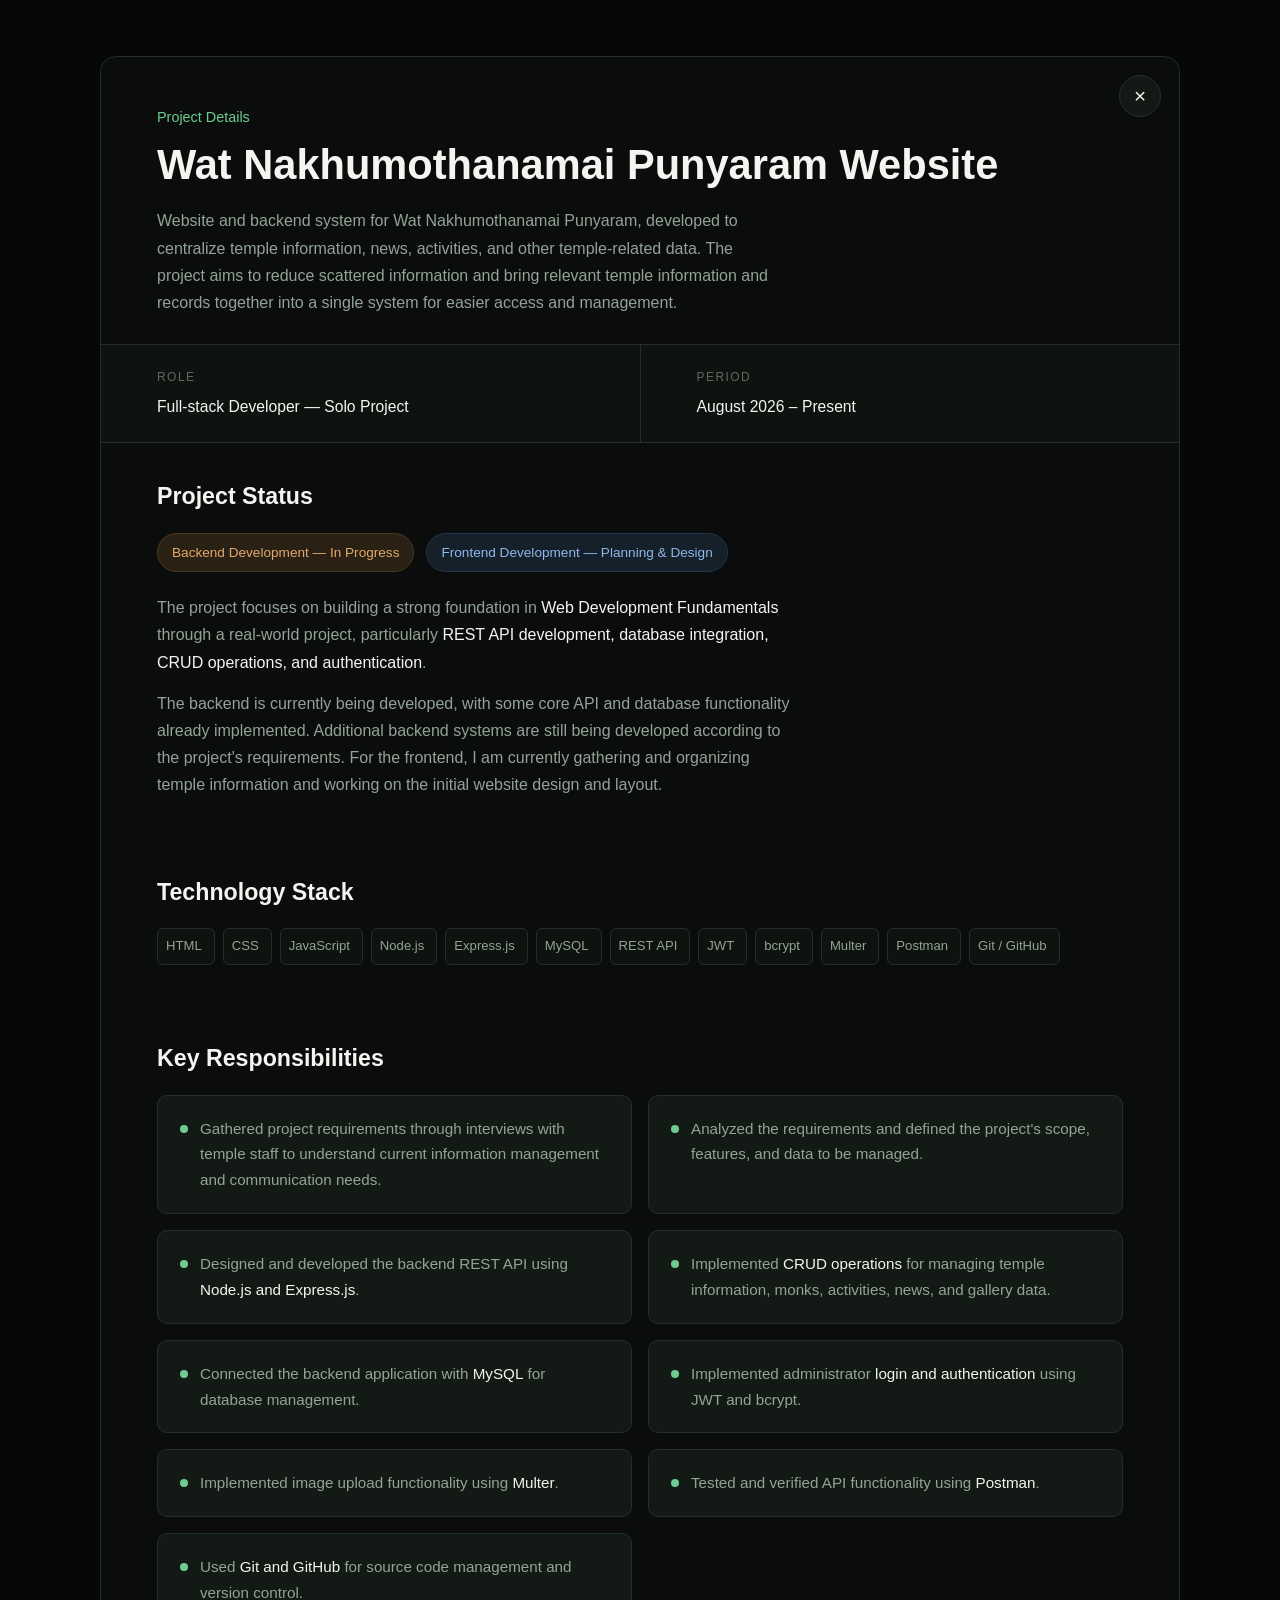
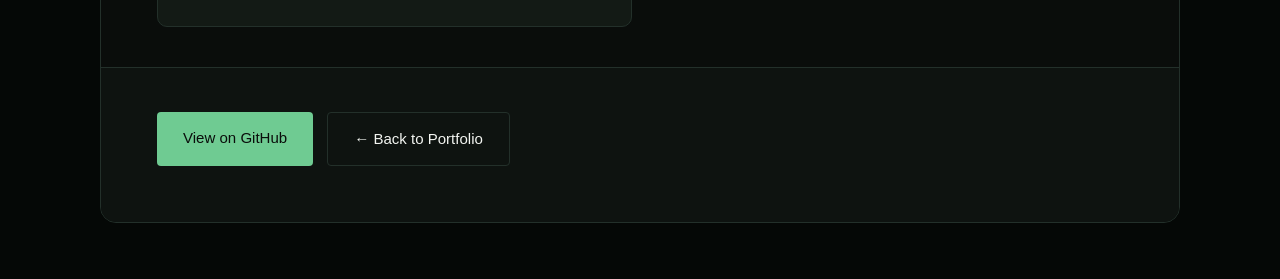
==== commit f0e05dba: "Fix: modal hero overlap and polish detail cards, fonts, and copy" ====
--- a/project-watnaku.html
+++ b/project-watnaku.html
@@ -16,12 +16,12 @@
 <div class="pd-window">
   <a href="index.html" class="pd-close" aria-label="Close project details">&times;</a>
 
-  <!-- HERO -->
-  <header class="pd-hero">
+  <!-- HERO (ใช้ div ไม่ใช่ header เพื่อไม่ให้โดนกฎ position:fixed ของ style.css) -->
+  <div class="pd-hero">
     <div class="kicker">Project Details</div>
     <h1>Wat Nakhumothanamai Punyaram Website</h1>
     <p class="pd-subtitle">Website and backend system for Wat Nakhumothanamai Punyaram, developed to centralize temple information, news, activities, and other temple-related data. The project aims to reduce scattered information and bring relevant temple information and records together into a single system for easier access and management.</p>
-  </header>
+  </div>
 
   <!-- META: ROLE / PERIOD -->
   <div class="pd-meta">
@@ -68,17 +68,17 @@
   <!-- KEY RESPONSIBILITIES -->
   <section class="pd-section">
     <h2>Key Responsibilities</h2>
-    <ul class="timeline-list pd-resp">
-      <li>Gathered project requirements through interviews with temple staff to understand current information management and communication needs.</li>
-      <li>Analyzed the requirements and defined the project's scope, features, and data to be managed.</li>
-      <li>Designed and developed the backend REST API using <strong>Node.js and Express.js</strong>.</li>
-      <li>Implemented <strong>CRUD operations</strong> for managing temple information, monks, activities, news, and gallery data.</li>
-      <li>Connected the backend application with <strong>MySQL</strong> for database management.</li>
-      <li>Implemented administrator <strong>login and authentication</strong> using JWT and bcrypt.</li>
-      <li>Implemented image upload functionality using <strong>Multer</strong>.</li>
-      <li>Tested and verified API functionality using <strong>Postman</strong>.</li>
-      <li>Used <strong>Git and GitHub</strong> for source code management and version control.</li>
-    </ul>
+    <div class="pd-resp-grid">
+      <div class="pd-resp-card"><span class="pd-resp-dot"></span><p>Gathered project requirements through interviews with temple staff to understand current information management and communication needs.</p></div>
+      <div class="pd-resp-card"><span class="pd-resp-dot"></span><p>Analyzed the requirements and defined the project's scope, features, and data to be managed.</p></div>
+      <div class="pd-resp-card"><span class="pd-resp-dot"></span><p>Designed and developed the backend REST API using <strong>Node.js and Express.js</strong>.</p></div>
+      <div class="pd-resp-card"><span class="pd-resp-dot"></span><p>Implemented <strong>CRUD operations</strong> for managing temple information, monks, activities, news, and gallery data.</p></div>
+      <div class="pd-resp-card"><span class="pd-resp-dot"></span><p>Connected the backend application with <strong>MySQL</strong> for database management.</p></div>
+      <div class="pd-resp-card"><span class="pd-resp-dot"></span><p>Implemented administrator <strong>login and authentication</strong> using JWT and bcrypt.</p></div>
+      <div class="pd-resp-card"><span class="pd-resp-dot"></span><p>Implemented image upload functionality using <strong>Multer</strong>.</p></div>
+      <div class="pd-resp-card"><span class="pd-resp-dot"></span><p>Tested and verified API functionality using <strong>Postman</strong>.</p></div>
+      <div class="pd-resp-card"><span class="pd-resp-dot"></span><p>Used <strong>Git and GitHub</strong> for source code management and version control.</p></div>
+    </div>
   </section>
 
   <!-- CTA -->
--- a/style.css
+++ b/style.css
@@ -10,8 +10,8 @@
     --accent: #2F6B46;
     --accent-bright: #6FCB92;
     --accent-deep: #142A1C;
-    --serif: 'Noto Serif Thai', serif;
-    --sans: 'IBM Plex Sans Thai', sans-serif;
+    --serif: Arial, Helvetica, 'Noto Serif Thai', serif;
+    --sans: Arial, Helvetica, 'IBM Plex Sans Thai', sans-serif;
   }
 
   *{margin:0;padding:0;box-sizing:border-box;}
--- a/project-watnaku.css
+++ b/project-watnaku.css
@@ -37,7 +37,7 @@
 }
 
 /* ---- Hero ---- */
-.pd-hero{ padding:72px 56px 40px; }
+.pd-hero{ padding:48px 56px 28px; }
 .pd-hero h1{
   font-family:var(--serif); font-weight:600;
   font-size:clamp(1.9rem, 3.5vw, 2.6rem);
@@ -77,10 +77,24 @@
 .pd-badge-wip{ color:#E0A96D; border-color:#4A3A22; background:#2A2013; }
 .pd-badge-plan{ color:#8FB8E8; border-color:#24354A; background:#15202B; }
 
-/* Key Responsibilities (reuse .timeline-list จาก style.css) */
-.pd-resp{ max-width:none; }
-.pd-resp li{ margin-bottom:10px; font-size:0.97rem; }
-.pd-resp li strong{ color:var(--text); font-weight:500; }
+/* Key Responsibilities (การ์ด 2 คอลัมน์) */
+.pd-resp-grid{ display:grid; grid-template-columns:1fr 1fr; gap:16px; }
+.pd-resp-card{
+  display:flex; gap:12px; align-items:flex-start;
+  background:var(--surface);
+  border:1px solid var(--border);
+  border-radius:10px;
+  padding:20px 22px;
+  transition:border-color .25s ease;
+}
+.pd-resp-card:hover{ border-color:var(--accent); }
+.pd-resp-dot{
+  width:8px; height:8px; border-radius:50%;
+  background:var(--accent-bright);
+  flex-shrink:0; margin-top:9px;
+}
+.pd-resp-card p{ color:var(--text-dim); font-size:0.95rem; line-height:1.7; margin:0; }
+.pd-resp-card p strong{ color:var(--text); font-weight:500; }
 
 /* ---- CTA ท้ายหน้าต่าง ---- */
 .pd-cta{
@@ -93,10 +107,11 @@
 /* ---- Responsive ---- */
 @media (max-width: 720px){
   body{ padding:20px 10px; }
-  .pd-hero{ padding:64px 24px 30px; }
+  .pd-hero{ padding:44px 24px 22px; }
   .pd-meta{ grid-template-columns:1fr; }
   .pd-meta-item{ padding:16px 24px; }
   .pd-section{ padding:30px 24px; }
+  .pd-resp-grid{ grid-template-columns:1fr; }
   .pd-cta{ padding:30px 24px 40px; }
   .pd-close{ top:12px; right:12px; }
 }
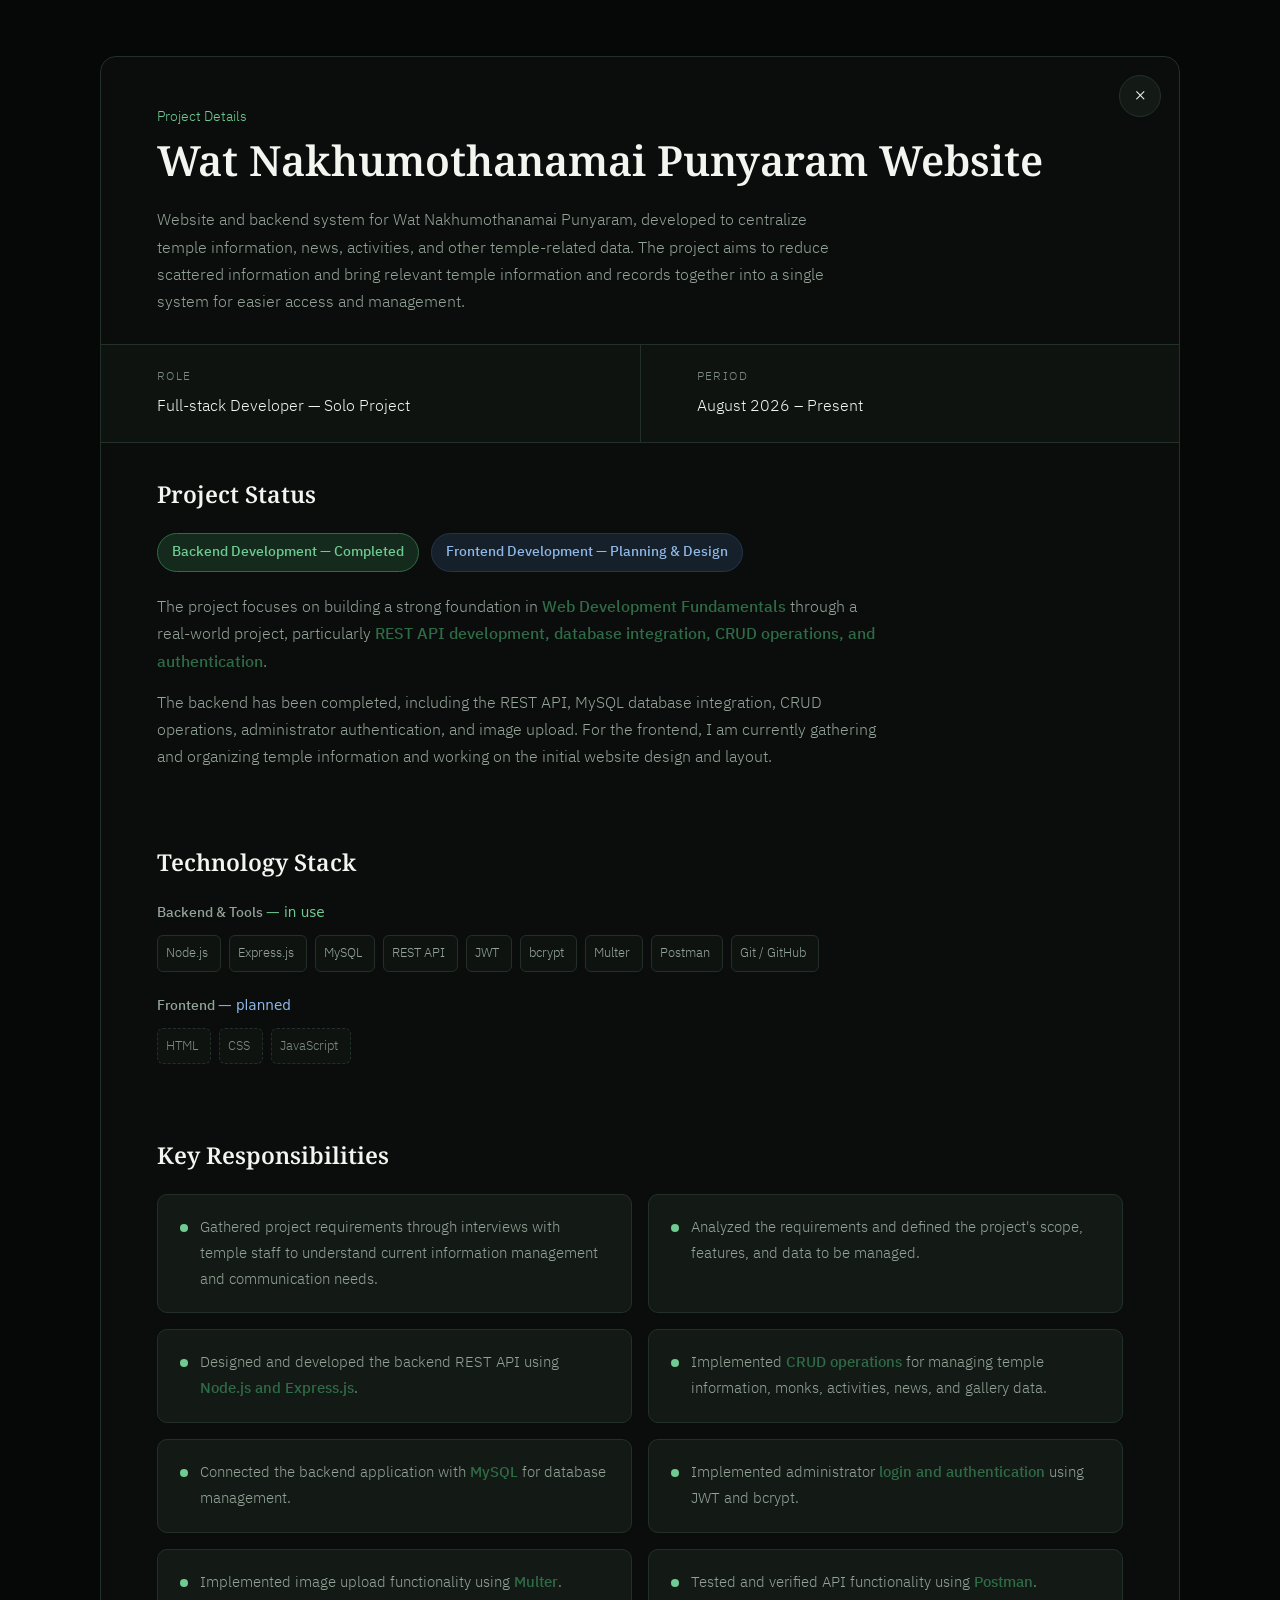
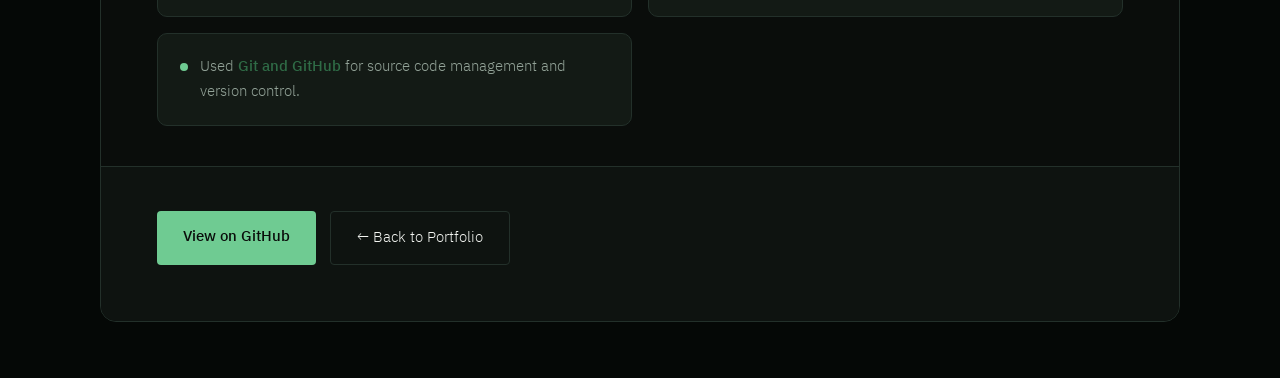
==== commit 50a79999: "Chore: update project assets (WebP, favicon, OG image) and refresh website content" ====
--- a/project-watnaku.html
+++ b/project-watnaku.html
@@ -4,7 +4,16 @@
 <meta charset="UTF-8">
 <meta name="viewport" content="width=device-width, initial-scale=1.0">
 <title>Wat Nakhumothanamai Punyaram Website — Project | Piyawat Reangraksa</title>
-<meta name="description" content="Project detail: Website and backend system for Wat Nakhumothanamai Punyaram temple — Node.js, Express.js, MySQL, JWT, bcrypt, Multer. Backend in progress, frontend in planning.">
+<meta name="description" content="Project detail: Website and backend system for Wat Nakhumothanamai Punyaram temple — Node.js, Express.js, MySQL, JWT, bcrypt, Multer. Backend completed, frontend in planning.">
+<meta property="og:title" content="Wat Nakhumothanamai Punyaram Website — Project | Piyawat Reangraksa">
+<meta property="og:description" content="Backend REST API for a temple website — Node.js, Express.js, MySQL, JWT, bcrypt, Multer. Backend completed, frontend in planning.">
+<meta property="og:type" content="article">
+<meta property="og:url" content="https://pywrksbook.github.io/portfolio/project-watnaku.html">
+<meta property="og:image" content="https://pywrksbook.github.io/portfolio/img/og-image.png">
+<meta name="twitter:card" content="summary_large_image">
+<link rel="icon" href="favicon.svg" type="image/svg+xml">
+<link rel="icon" href="favicon.png" type="image/png" sizes="180x180">
+<link rel="apple-touch-icon" href="favicon.png">
 <link rel="preconnect" href="https://fonts.googleapis.com">
 <link rel="preconnect" href="https://fonts.gstatic.com" crossorigin>
 <link href="https://fonts.googleapis.com/css2?family=Noto+Serif+Thai:wght@400;500;600;700&family=IBM+Plex+Sans+Thai:wght@300;400;500;600;700&display=swap" rel="stylesheet">
@@ -39,29 +48,37 @@
   <section class="pd-section">
     <h2>Project Status</h2>
     <div class="pd-badges">
-      <span class="pd-badge pd-badge-wip">Backend Development — In Progress</span>
+      <span class="pd-badge pd-badge-done">Backend Development — Completed</span>
       <span class="pd-badge pd-badge-plan">Frontend Development — Planning &amp; Design</span>
     </div>
     <p class="pd-text">The project focuses on building a strong foundation in <strong>Web Development Fundamentals</strong> through a real-world project, particularly <strong>REST API development, database integration, CRUD operations, and authentication</strong>.</p>
-    <p class="pd-text">The backend is currently being developed, with some core API and database functionality already implemented. Additional backend systems are still being developed according to the project's requirements. For the frontend, I am currently gathering and organizing temple information and working on the initial website design and layout.</p>
+    <p class="pd-text">The backend has been completed, including the REST API, MySQL database integration, CRUD operations, administrator authentication, and image upload. For the frontend, I am currently gathering and organizing temple information and working on the initial website design and layout.</p>
   </section>
 
   <!-- TECHNOLOGY STACK -->
   <section class="pd-section">
     <h2>Technology Stack</h2>
-    <div class="tag-row">
-      <span class="tag">HTML</span>
-      <span class="tag">CSS</span>
-      <span class="tag">JavaScript</span>
-      <span class="tag">Node.js</span>
-      <span class="tag">Express.js</span>
-      <span class="tag">MySQL</span>
-      <span class="tag">REST API</span>
-      <span class="tag">JWT</span>
-      <span class="tag">bcrypt</span>
-      <span class="tag">Multer</span>
-      <span class="tag">Postman</span>
-      <span class="tag">Git / GitHub</span>
+    <div class="pd-stack-group">
+      <div class="pd-stack-label">Backend &amp; Tools <span class="pd-stack-note">— in use</span></div>
+      <div class="tag-row">
+        <span class="tag">Node.js</span>
+        <span class="tag">Express.js</span>
+        <span class="tag">MySQL</span>
+        <span class="tag">REST API</span>
+        <span class="tag">JWT</span>
+        <span class="tag">bcrypt</span>
+        <span class="tag">Multer</span>
+        <span class="tag">Postman</span>
+        <span class="tag">Git / GitHub</span>
+      </div>
+    </div>
+    <div class="pd-stack-group">
+      <div class="pd-stack-label">Frontend <span class="pd-stack-note pd-stack-note-plan">— planned</span></div>
+      <div class="tag-row">
+        <span class="tag tag-planned">HTML</span>
+        <span class="tag tag-planned">CSS</span>
+        <span class="tag tag-planned">JavaScript</span>
+      </div>
     </div>
   </section>
 
--- a/style.css
+++ b/style.css
@@ -6,12 +6,12 @@
     --border: #23302A;
     --text: #F3F5F1;
     --text-dim: #93A398;
-    --text-faint: #5C6961;
+    --text-faint: #7D8B82;
     --accent: #2F6B46;
     --accent-bright: #6FCB92;
     --accent-deep: #142A1C;
-    --serif: Arial, Helvetica, 'Noto Serif Thai', serif;
-    --sans: Arial, Helvetica, 'IBM Plex Sans Thai', sans-serif;
+    --serif: 'Noto Serif Thai', Georgia, 'Times New Roman', serif;
+    --sans: 'IBM Plex Sans Thai', system-ui, -apple-system, 'Segoe UI', Roboto, Arial, sans-serif;
   }
 
   *{margin:0;padding:0;box-sizing:border-box;}
@@ -35,6 +35,12 @@
   a{color:inherit; text-decoration:none;}
 
   ::selection{background:var(--accent); color:#fff;}
+
+  /* visually hidden but readable by screen readers / crawlers */
+  .sr-only{
+    position:absolute; width:1px; height:1px; margin:-1px; padding:0;
+    overflow:hidden; clip:rect(0,0,0,0); white-space:nowrap; border:0;
+  }
 
   .wrap{
     width:80%;
@@ -126,7 +132,28 @@
     color:var(--accent-bright);
   }
 
-  .menu-toggle{ display:none; }
+  .nav-actions{ display:flex; align-items:center; gap:10px; }
+
+  /* hamburger — shown only on small screens (see responsive block) */
+  .nav-toggle{
+    display:none;
+    width:42px; height:38px;
+    flex-direction:column; align-items:center; justify-content:center; gap:5px;
+    background:transparent;
+    border:1px solid var(--border);
+    border-radius:4px;
+    cursor:pointer;
+    transition:border-color 0.25s ease, background 0.25s ease;
+  }
+  .nav-toggle:hover, .nav-toggle:focus-visible{ border-color:var(--accent-bright); background:var(--accent-deep); }
+  .nav-toggle span{
+    display:block; width:18px; height:2px; border-radius:1px;
+    background:var(--text);
+    transition:transform 0.25s ease, opacity 0.2s ease;
+  }
+  .nav-toggle[aria-expanded="true"] span:nth-child(1){ transform:translateY(7px) rotate(45deg); }
+  .nav-toggle[aria-expanded="true"] span:nth-child(2){ opacity:0; }
+  .nav-toggle[aria-expanded="true"] span:nth-child(3){ transform:translateY(-7px) rotate(-45deg); }
 
   /* hero */
   .hero{
@@ -148,14 +175,6 @@
     width:80%;
     max-width:none;
     padding:0;
-  }
-
-  .hero-eyebrow{
-    color:var(--accent-bright);
-    font-size:0.95rem;
-    margin-bottom:18px;
-    opacity:0;
-    animation:fadeUp 0.8s ease 0.1s forwards;
   }
 
   .hero h1{
@@ -196,6 +215,17 @@
     animation:blink 1s steps(1) infinite;
   }
 
+  .hero-role{
+    display:flex; flex-wrap:wrap; align-items:center; gap:4px 12px;
+    font-size:1rem;
+    margin-bottom:22px;
+    opacity:0;
+    animation:fadeUp 0.8s ease 0.45s forwards;
+  }
+  .hero-role-th{ color:var(--text); font-weight:400; }
+  .hero-role-sep{ color:var(--text-faint); }
+  .hero-role-title{ color:var(--accent-bright); font-weight:500; }
+
   .hero-desc{
     max-width:52ch;
     color:var(--text-dim);
@@ -243,27 +273,14 @@
     position:relative;
   }
 
-  .frame-glow{
-    display:none;
-  }
-  @keyframes glowPulse{
-    0%,100%{ opacity:0.7; transform:scale(1); }
-    50%{ opacity:1; transform:scale(1.08); }
-  }
-
   .frame{
-    width:min(500px, 100%); height:auto;
-    aspect-ratio:1;
+    width:min(420px, 100%); height:auto;
+    aspect-ratio:1000 / 1007;   /* matches the cropped img/Me.webp */
     position:relative;
-    top:-70px;
     z-index:1;
     transition:transform 0.5s cubic-bezier(.2,.8,.2,1);
   }
   .hero-visual:hover .frame{ transform:translateY(-6px) rotate(-1deg); }
-
-  .frame-border{
-    display:none;
-  }
 
   .frame-fill{
     position:absolute; inset:0;
@@ -277,27 +294,13 @@
   .profile-image{
     width:100%; height:100%;
     object-fit:contain;
-    object-position:90% 80%;
+    object-position:center bottom;
     display:block;
     filter:drop-shadow(0 0 3px var(--accent-bright)) drop-shadow(0 0 12px rgba(111,203,146,.8));
   }
   .hero-visual:hover .profile-image{
     filter:drop-shadow(0 0 4px var(--accent-bright)) drop-shadow(0 0 20px rgba(111,203,146,.95));
   }
-  .frame-initials{
-    font-family:var(--serif);
-    font-size:5rem;
-    font-weight:600;
-    color:var(--accent);
-    opacity:0.9;
-    transition:color 0.4s ease, opacity 0.4s ease;
-  }
-  .hero-visual:hover .frame-initials{ color:var(--accent-bright); opacity:1; }
-
-  .frame-corner{
-    display:none;
-  }
-
   /* section generic */
   section{ padding:50px 0; position:relative; }
   .section-head{ margin-bottom:56px; max-width:60ch; }
@@ -386,8 +389,6 @@
     font-family:var(--serif); font-size:1.05rem; font-weight:600; color:var(--text);
     margin-bottom:4px;
   }
-  .skill-card-head p{ color:var(--text-faint); font-size:0.82rem; line-height:1.5; }
-
   .tag-row{ display:flex; flex-wrap:wrap; gap:8px; }
   .tag{
     display:inline-flex; align-items:center; gap:6px;
@@ -412,7 +413,7 @@
 
   .cat-frontend{ --cat-color:#6FCB92; --cat-bg:#173322; }
   .cat-backend{ --cat-color:#7FD4C1; --cat-bg:#123330; }
-  .cat-mobile{ --cat-color:#8FB8E8; --cat-bg:#152B3A; }
+  .cat-lang{ --cat-color:#8FB8E8; --cat-bg:#152B3A; }
   .cat-database{ --cat-color:#D8C579; --cat-bg:#332E13; }
   .cat-tools{ --cat-color:#E0A96D; --cat-bg:#332512; }
   .cat-cloud{ --cat-color:#C4A6E8; --cat-bg:#241832; }
@@ -459,7 +460,6 @@
   .project-card:hover .project-visual svg{ opacity:1; }
 
   .project-body{ display:flex; flex-direction:column; justify-content:center; }
-  .project-tag{ color:var(--accent-bright); font-size:0.85rem; margin-bottom:8px; }
   .project-body h3{
     font-family:var(--serif); font-size:1.5rem; font-weight:600; margin-bottom:10px;
   }
@@ -476,8 +476,6 @@
   }
   .project-card:hover .project-link{ border-color:var(--accent-bright); color:var(--accent-bright); }
 
-  /* experience */
-  #experience{ background:var(--bg-alt); border-top:1px solid var(--border); border-bottom:1px solid var(--border); }
   .timeline{ position:relative; padding-left:28px; border-left:1px solid var(--border); }
   .timeline-item{ position:relative; padding-bottom:44px; }
   .timeline-item:last-child{ padding-bottom:0; }
@@ -533,9 +531,9 @@
     font-size:0.96rem;
     transition:padding-left 0.25s ease, color 0.25s ease;
   }
-     .contact-row span:first-child{ color:var(--text-faint); font-size:0.85rem; }
-  .contact-row span:last-child{ color:var(--text); }
-  .contact-row:hover span:last-child{ color:#5B9FFF; }
+  .contact-row > span:first-child{ color:var(--text-faint); font-size:0.85rem; }
+  .contact-row > span:last-child, .contact-row > a{ color:var(--text); }
+  .contact-row:hover > span:last-child, .contact-row:hover > a{ color:#5B9FFF; }
 
   footer{
     border-top:1px solid var(--border);
@@ -549,12 +547,32 @@
 
   /* responsive */
   @media (max-width: 860px){
-    .nav-links{ display:none; }
+    .nav{ padding:14px 20px; }
+    .nav-toggle{ display:flex; }
+    .nav-links{
+      display:none;
+      position:absolute; top:100%; left:0; right:0;
+      flex-direction:column; gap:0;
+      padding:6px 20px 14px;
+      background:rgba(10,13,11,0.97);
+      backdrop-filter:blur(10px);
+      border-bottom:1px solid var(--border);
+    }
+    .nav-links.open{ display:flex; }
+    .nav-links a{ font-size:1rem; padding:14px 0; border-bottom:1px solid var(--border); }
+    .nav-links a:last-child{ border-bottom:0; }
+    .nav-links a::after{ display:none; }
+    .hero{ padding-top:92px; }
     .hero-grid, .about-grid, .contact-grid{ grid-template-columns:1fr; }
-    .hero-visual{ order:-1; margin-bottom:20px; }
+    .hero-grid{ gap:28px; }
+    .hero-visual{ order:-1; margin-bottom:0; }
     .project-card{ grid-template-columns:1fr; }
     section{ padding:50px 0; }
     .wrap{ width:80%; padding:0; }
   }
 
+  @media (max-width: 480px){
+    .hero-role-sep{ display:none; }
+  }
+
   :focus-visible{ outline:2px solid var(--accent-bright); outline-offset:3px; }
--- a/project-watnaku.css
+++ b/project-watnaku.css
@@ -66,7 +66,7 @@
 }
 .pd-text{ color:var(--text-dim); max-width:72ch; margin-bottom:14px; }
 .pd-text:last-child{ margin-bottom:0; }
-.pd-text strong{ color:var(--text); font-weight:500; }
+.pd-text strong{ color:var(--accent); font-weight:500; }
 
 /* ป้ายสถานะ */
 .pd-badges{ display:flex; gap:12px; flex-wrap:wrap; margin-bottom:22px; }
@@ -74,6 +74,7 @@
   font-size:0.85rem; font-weight:500;
   padding:7px 14px; border-radius:20px; border:1px solid;
 }
+.pd-badge-done{ color:var(--accent-bright); border-color:var(--accent); background:var(--accent-deep); }
 .pd-badge-wip{ color:#E0A96D; border-color:#4A3A22; background:#2A2013; }
 .pd-badge-plan{ color:#8FB8E8; border-color:#24354A; background:#15202B; }
 
@@ -94,7 +95,18 @@
   flex-shrink:0; margin-top:9px;
 }
 .pd-resp-card p{ color:var(--text-dim); font-size:0.95rem; line-height:1.7; margin:0; }
-.pd-resp-card p strong{ color:var(--text); font-weight:500; }
+.pd-resp-card p strong{ color:var(--accent); font-weight:500; }
+
+/* Tech stack: แยกกลุ่ม "ใช้อยู่" / "วางแผน" */
+.pd-stack-group{ margin-bottom:22px; }
+.pd-stack-group:last-child{ margin-bottom:0; }
+.pd-stack-label{
+  color:var(--text-dim); font-size:0.85rem; font-weight:500;
+  margin-bottom:10px;
+}
+.pd-stack-note{ color:var(--accent-bright); font-weight:400; }
+.pd-stack-note-plan{ color:#8FB8E8; }
+.tag-planned{ border-style:dashed; color:var(--text-faint); }
 
 /* ---- CTA ท้ายหน้าต่าง ---- */
 .pd-cta{
@@ -103,6 +115,7 @@
   background:var(--bg-alt);
 }
 .pd-cta-actions{ display:flex; gap:14px; flex-wrap:wrap; }
+
 
 /* ---- Responsive ---- */
 @media (max-width: 720px){
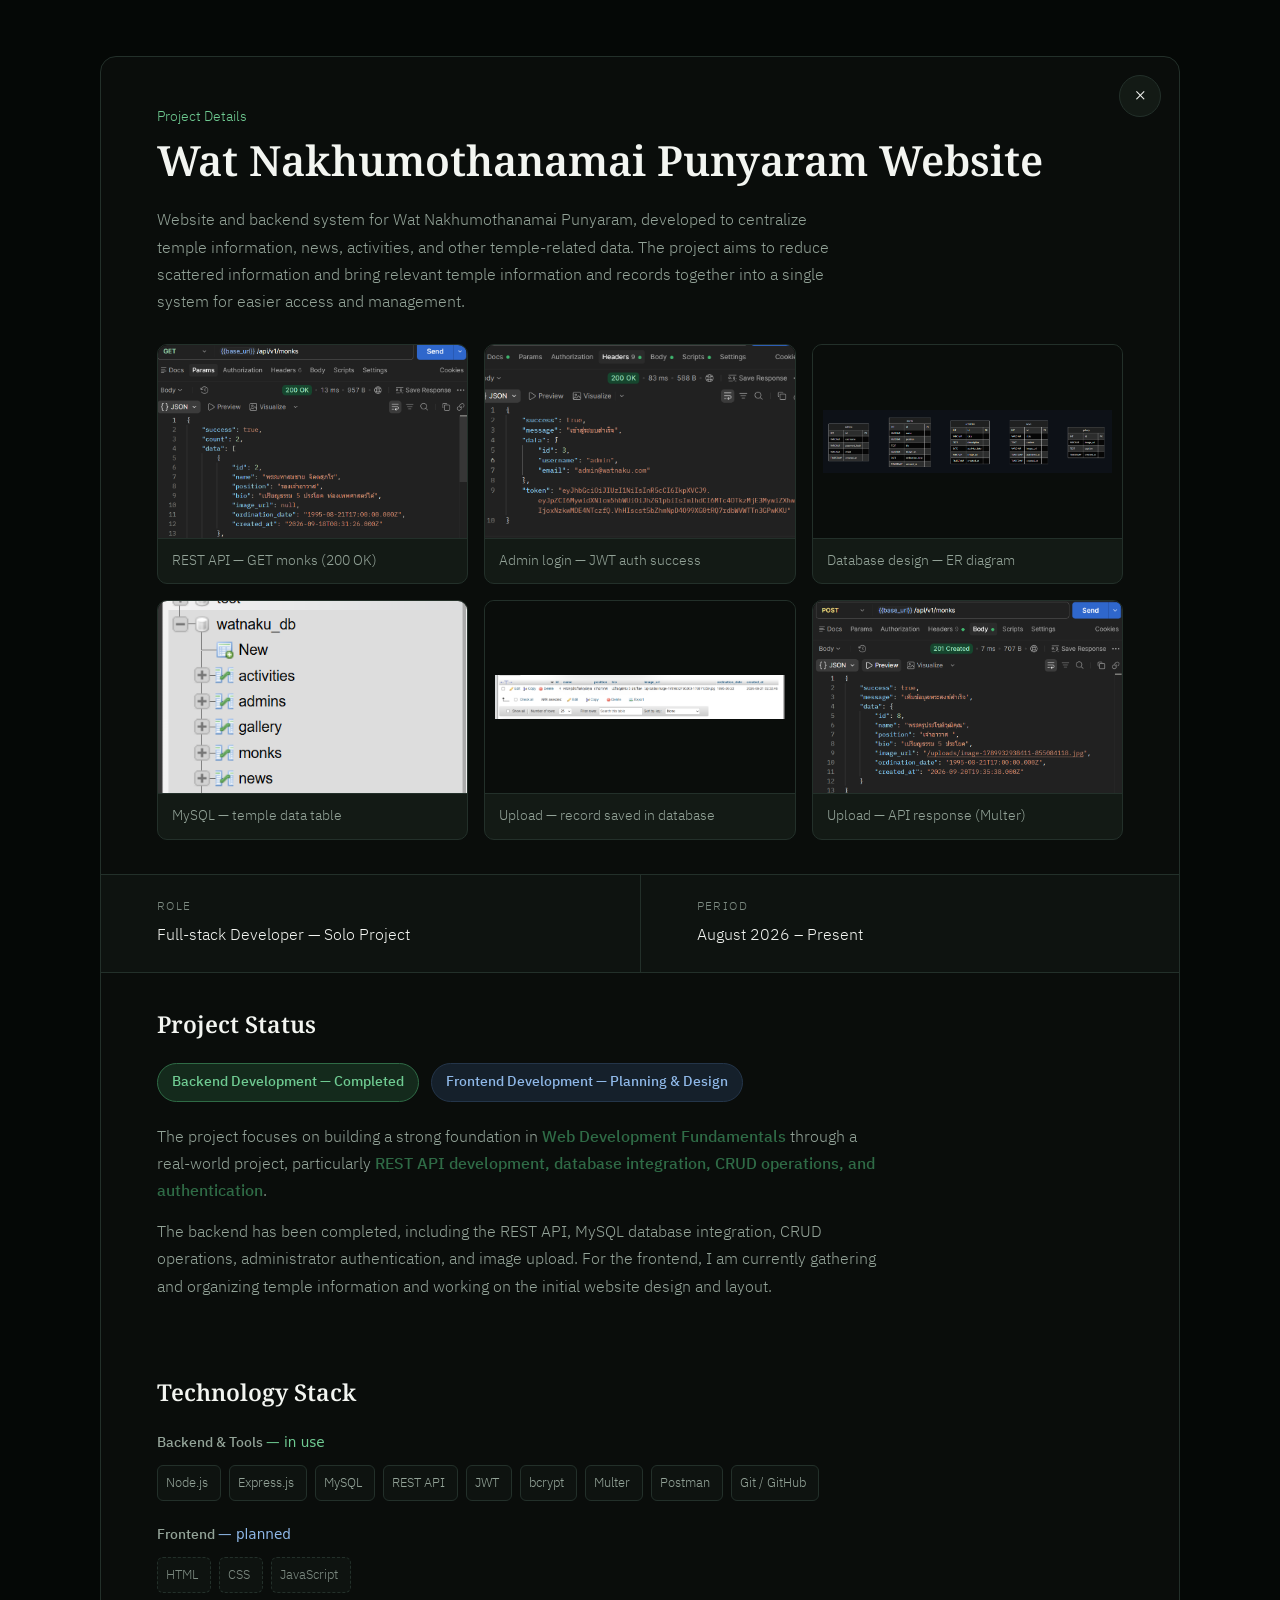
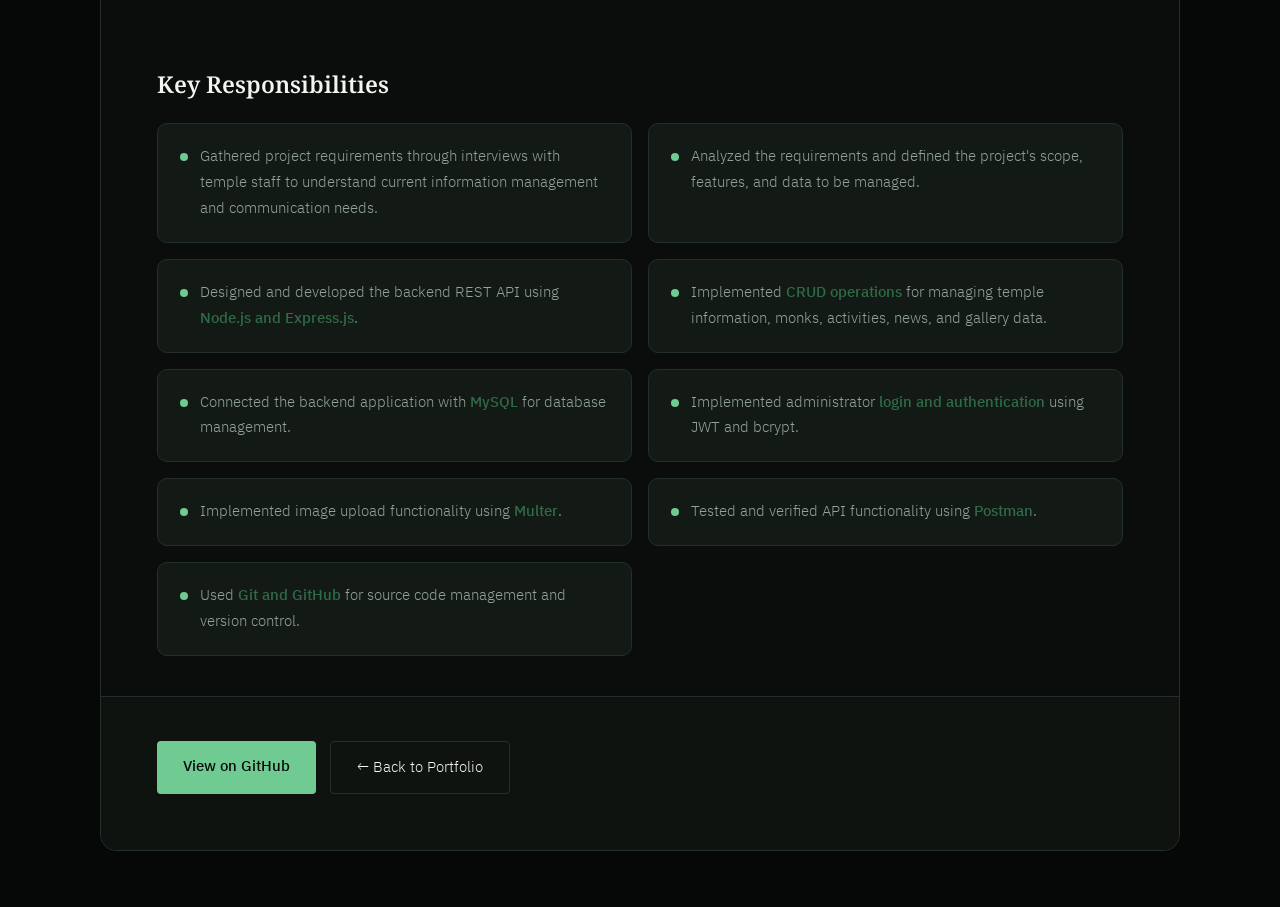
==== commit 5af6a91d: "Feat: add project gallery with lightbox on project detail page - Add image gallery (6 shots) between" ====
--- a/project-watnaku.html
+++ b/project-watnaku.html
@@ -30,6 +30,34 @@
     <div class="kicker">Project Details</div>
     <h1>Wat Nakhumothanamai Punyaram Website</h1>
     <p class="pd-subtitle">Website and backend system for Wat Nakhumothanamai Punyaram, developed to centralize temple information, news, activities, and other temple-related data. The project aims to reduce scattered information and bring relevant temple information and records together into a single system for easier access and management.</p>
+  </div>
+
+  <!-- GALLERY: ภาพประกอบผลงาน -->
+  <div class="pd-gallery">
+    <figure class="pd-shot">
+      <img src="img/test-api/test-api-get-all-monks.png" width="885" height="552" loading="lazy" alt="Postman test: GET /api/v1/monks returns 200 OK with monk data">
+      <figcaption>REST API — GET monks (200 OK)</figcaption>
+    </figure>
+    <figure class="pd-shot">
+      <img src="img/login/login-success.png" width="910" height="519" loading="lazy" alt="Postman test: admin login success returns JWT token">
+      <figcaption>Admin login — JWT auth success</figcaption>
+    </figure>
+    <figure class="pd-shot pd-shot--wide">
+      <img src="img/er-diagram/er-diagram.png" width="987" height="216" loading="lazy" alt="ER diagram: admins, monks, activities, news and gallery tables">
+      <figcaption>Database design — ER diagram</figcaption>
+    </figure>
+    <figure class="pd-shot">
+      <img src="img/test-api/test-api-table-watnaku.png" width="414" height="313" loading="lazy" alt="MySQL table: watnaku temple data structure">
+      <figcaption>MySQL — temple data table</figcaption>
+    </figure>
+    <figure class="pd-shot pd-shot--wide">
+      <img src="img/test-api/test-api-upload-watnaku-database.png" width="1543" height="237" loading="lazy" alt="MySQL database: uploaded abbot record stored">
+      <figcaption>Upload — record saved in database</figcaption>
+    </figure>
+    <figure class="pd-shot">
+      <img src="img/test-api/test-api-upload-watnaku-response.png" width="895" height="567" loading="lazy" alt="Postman test: image upload response with Multer">
+      <figcaption>Upload — API response (Multer)</figcaption>
+    </figure>
   </div>
 
   <!-- META: ROLE / PERIOD -->
@@ -108,5 +136,54 @@
 
 </div>
 
+<!-- LIGHTBOX: แสดงรูปขยายเต็ม -->
+<div class="pd-lightbox" id="pdLightbox" role="dialog" aria-modal="true" aria-label="Enlarged project image" hidden>
+  <button class="pd-lightbox-close" id="pdLightboxClose" aria-label="Close enlarged image">&times;</button>
+  <figure>
+    <img id="pdLightboxImg" src="" alt="">
+    <figcaption id="pdLightboxCap"></figcaption>
+  </figure>
+</div>
+
+<script>
+(function(){
+  var box = document.getElementById('pdLightbox');
+  var boxImg = document.getElementById('pdLightboxImg');
+  var boxCap = document.getElementById('pdLightboxCap');
+  var closeBtn = document.getElementById('pdLightboxClose');
+
+  function open(img){
+    boxImg.src = img.currentSrc || img.src;
+    boxImg.alt = img.alt || '';
+    var cap = img.closest('figure');
+    cap = cap ? cap.querySelector('figcaption') : null;
+    boxCap.textContent = cap ? cap.textContent : img.alt;
+    box.hidden = false;
+    requestAnimationFrame(function(){ box.classList.add('open'); });
+    document.body.style.overflow = 'hidden';
+    closeBtn.focus();
+  }
+
+  function close(){
+    box.classList.remove('open');
+    document.body.style.overflow = '';
+    setTimeout(function(){ box.hidden = true; boxImg.removeAttribute('src'); }, 250);
+  }
+
+  document.querySelectorAll('.pd-shot img').forEach(function(img){
+    img.setAttribute('tabindex', '0');
+    img.setAttribute('role', 'button');
+    img.addEventListener('click', function(){ open(img); });
+    img.addEventListener('keydown', function(e){
+      if(e.key === 'Enter' || e.key === ' '){ e.preventDefault(); open(img); }
+    });
+  });
+
+  closeBtn.addEventListener('click', close);
+  box.addEventListener('click', function(e){ if(e.target === box) close(); });
+  document.addEventListener('keydown', function(e){ if(e.key === 'Escape' && !box.hidden) close(); });
+})();
+</script>
+
 </body>
 </html>
--- a/project-watnaku.css
+++ b/project-watnaku.css
@@ -45,6 +45,37 @@
 }
 .pd-subtitle{ color:var(--text-dim); max-width:70ch; }
 
+/* ---- Gallery: ภาพประกอบผลงาน (ระหว่าง Hero กับ Meta) ---- */
+.pd-gallery{
+  display:grid; grid-template-columns:repeat(3, 1fr); gap:16px;
+  padding:0 56px 34px;
+}
+.pd-shot{
+  margin:0;
+  background:var(--surface);
+  border:1px solid var(--border);
+  border-radius:10px;
+  overflow:hidden;
+  transition:border-color .25s ease, transform .25s ease;
+}
+.pd-shot:hover{ border-color:var(--accent); transform:translateY(-3px); }
+.pd-shot img{
+  display:block; width:100%; aspect-ratio:16 / 10; height:auto;
+  object-fit:cover; object-position:top center;
+  border-bottom:1px solid var(--border);
+  background:#000;
+  cursor:zoom-in;
+}
+/* รูปแนวกว้างพิเศษ (ER diagram / ตาราง DB) — โชว์ครบทั้งภาพ ไม่ครอปข้าง */
+.pd-shot--wide img{
+  object-fit:contain; object-position:center;
+  background:#0A0D0B; padding:10px;
+}
+.pd-shot figcaption{
+  padding:12px 14px;
+  color:var(--text-dim); font-size:0.85rem; line-height:1.5;
+}
+
 /* ---- Meta: Role / Period ---- */
 .pd-meta{
   display:grid; grid-template-columns:1fr 1fr;
@@ -117,11 +148,52 @@
 .pd-cta-actions{ display:flex; gap:14px; flex-wrap:wrap; }
 
 
+/* ---- Lightbox: คลิกเพื่อขยายรูปเต็ม ---- */
+.pd-lightbox{
+  position:fixed; inset:0; z-index:2000;
+  background:rgba(5,8,6,0.92);
+  backdrop-filter:blur(6px);
+  display:flex; align-items:center; justify-content:center;
+  padding:32px 20px;
+  opacity:0; visibility:hidden;
+  transition:opacity .25s ease, visibility .25s ease;
+}
+.pd-lightbox.open{ opacity:1; visibility:visible; }
+.pd-lightbox figure{
+  margin:0; max-width:min(1100px, 94vw); max-height:88vh;
+  display:flex; flex-direction:column;
+  background:var(--surface);
+  border:1px solid var(--border); border-radius:12px;
+  overflow:hidden;
+  transform:scale(.96); transition:transform .25s ease;
+}
+.pd-lightbox.open figure{ transform:scale(1); }
+.pd-lightbox img{
+  display:block; max-width:100%; max-height:calc(88vh - 90px);
+  width:auto; height:auto; margin:0 auto;
+  object-fit:contain; background:#000;
+}
+.pd-lightbox figcaption{
+  padding:12px 18px;
+  color:var(--text-dim); font-size:0.9rem; text-align:center;
+  border-top:1px solid var(--border);
+}
+.pd-lightbox-close{
+  position:absolute; top:18px; right:18px;
+  width:42px; height:42px; border-radius:50%;
+  background:var(--surface); border:1px solid var(--border);
+  color:var(--text); font-size:1.3rem; line-height:1; cursor:pointer;
+  display:flex; align-items:center; justify-content:center;
+  transition:border-color .25s ease, color .25s ease, transform .25s ease;
+}
+.pd-lightbox-close:hover{ border-color:var(--accent-bright); color:var(--accent-bright); transform:rotate(90deg); }
+
 /* ---- Responsive ---- */
 @media (max-width: 720px){
   body{ padding:20px 10px; }
   .pd-hero{ padding:44px 24px 22px; }
   .pd-meta{ grid-template-columns:1fr; }
+  .pd-gallery{ grid-template-columns:1fr; padding:0 24px 26px; }
   .pd-meta-item{ padding:16px 24px; }
   .pd-section{ padding:30px 24px; }
   .pd-resp-grid{ grid-template-columns:1fr; }
